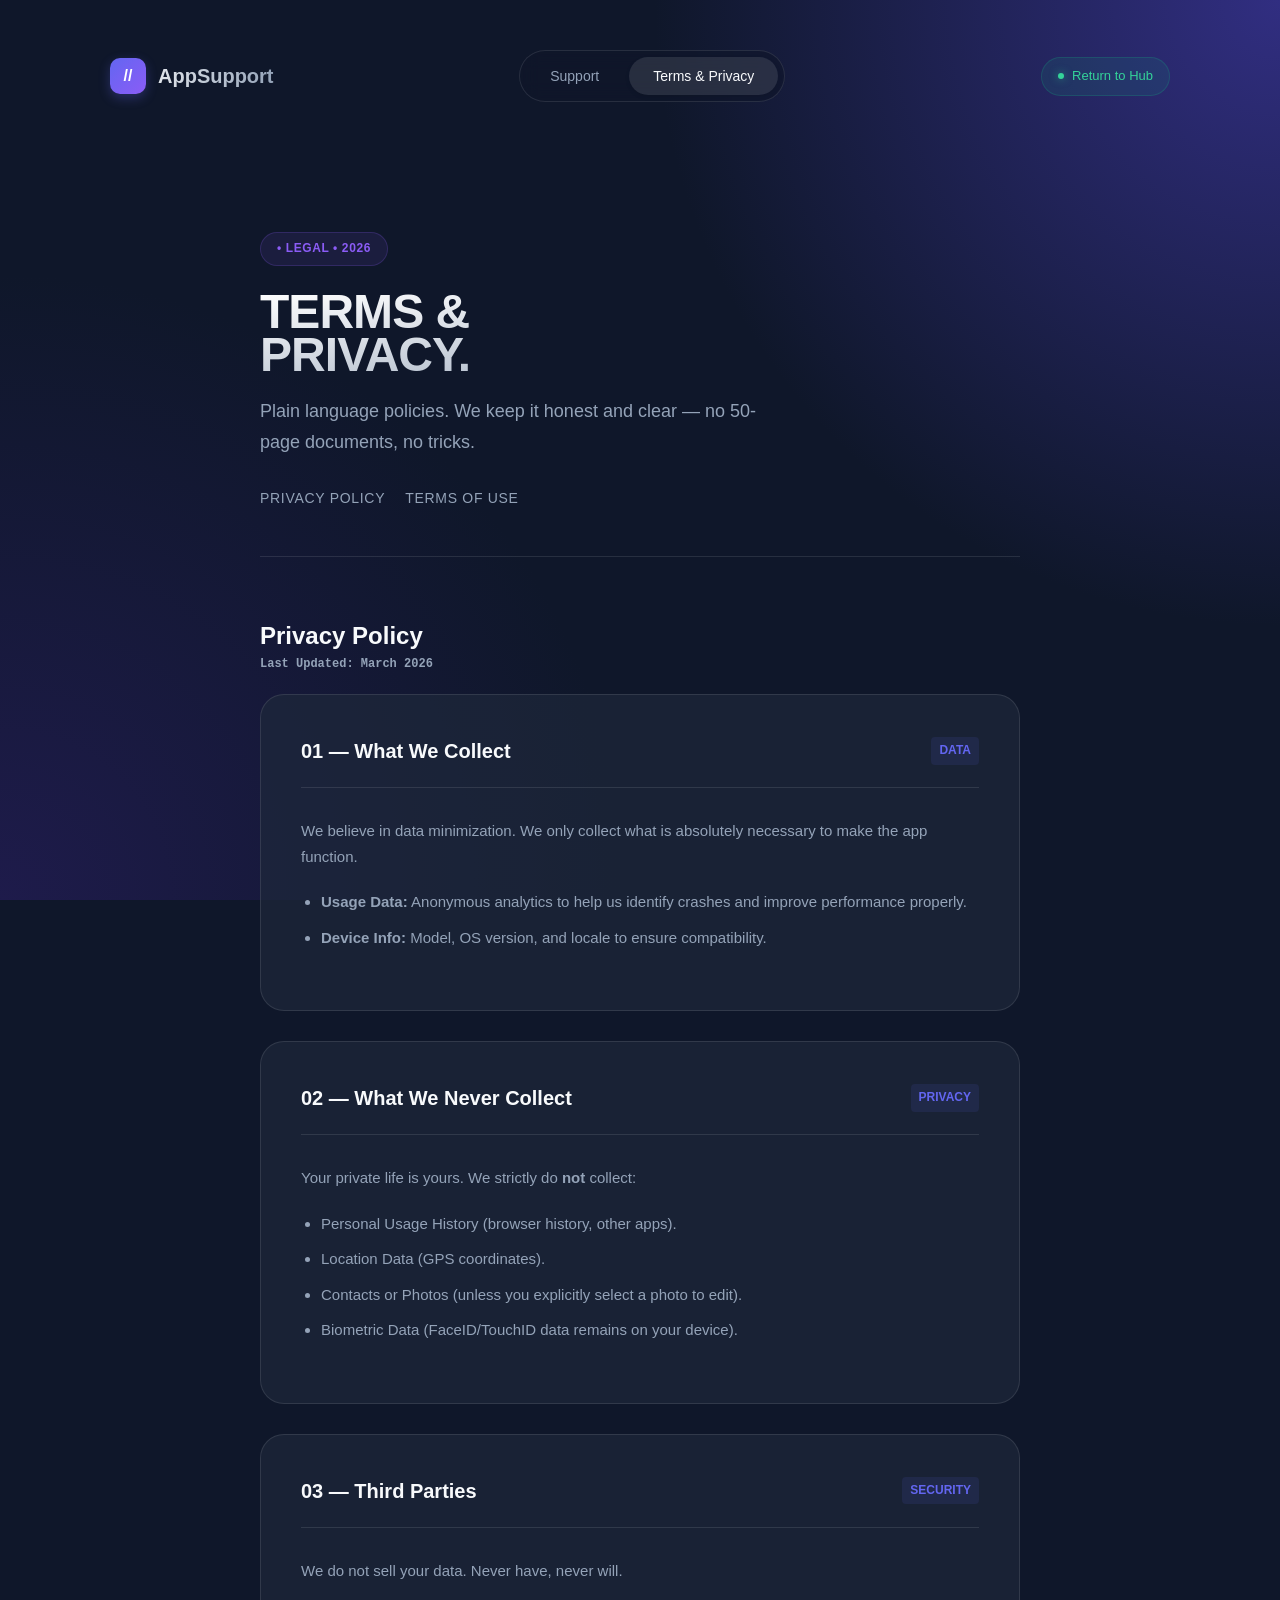
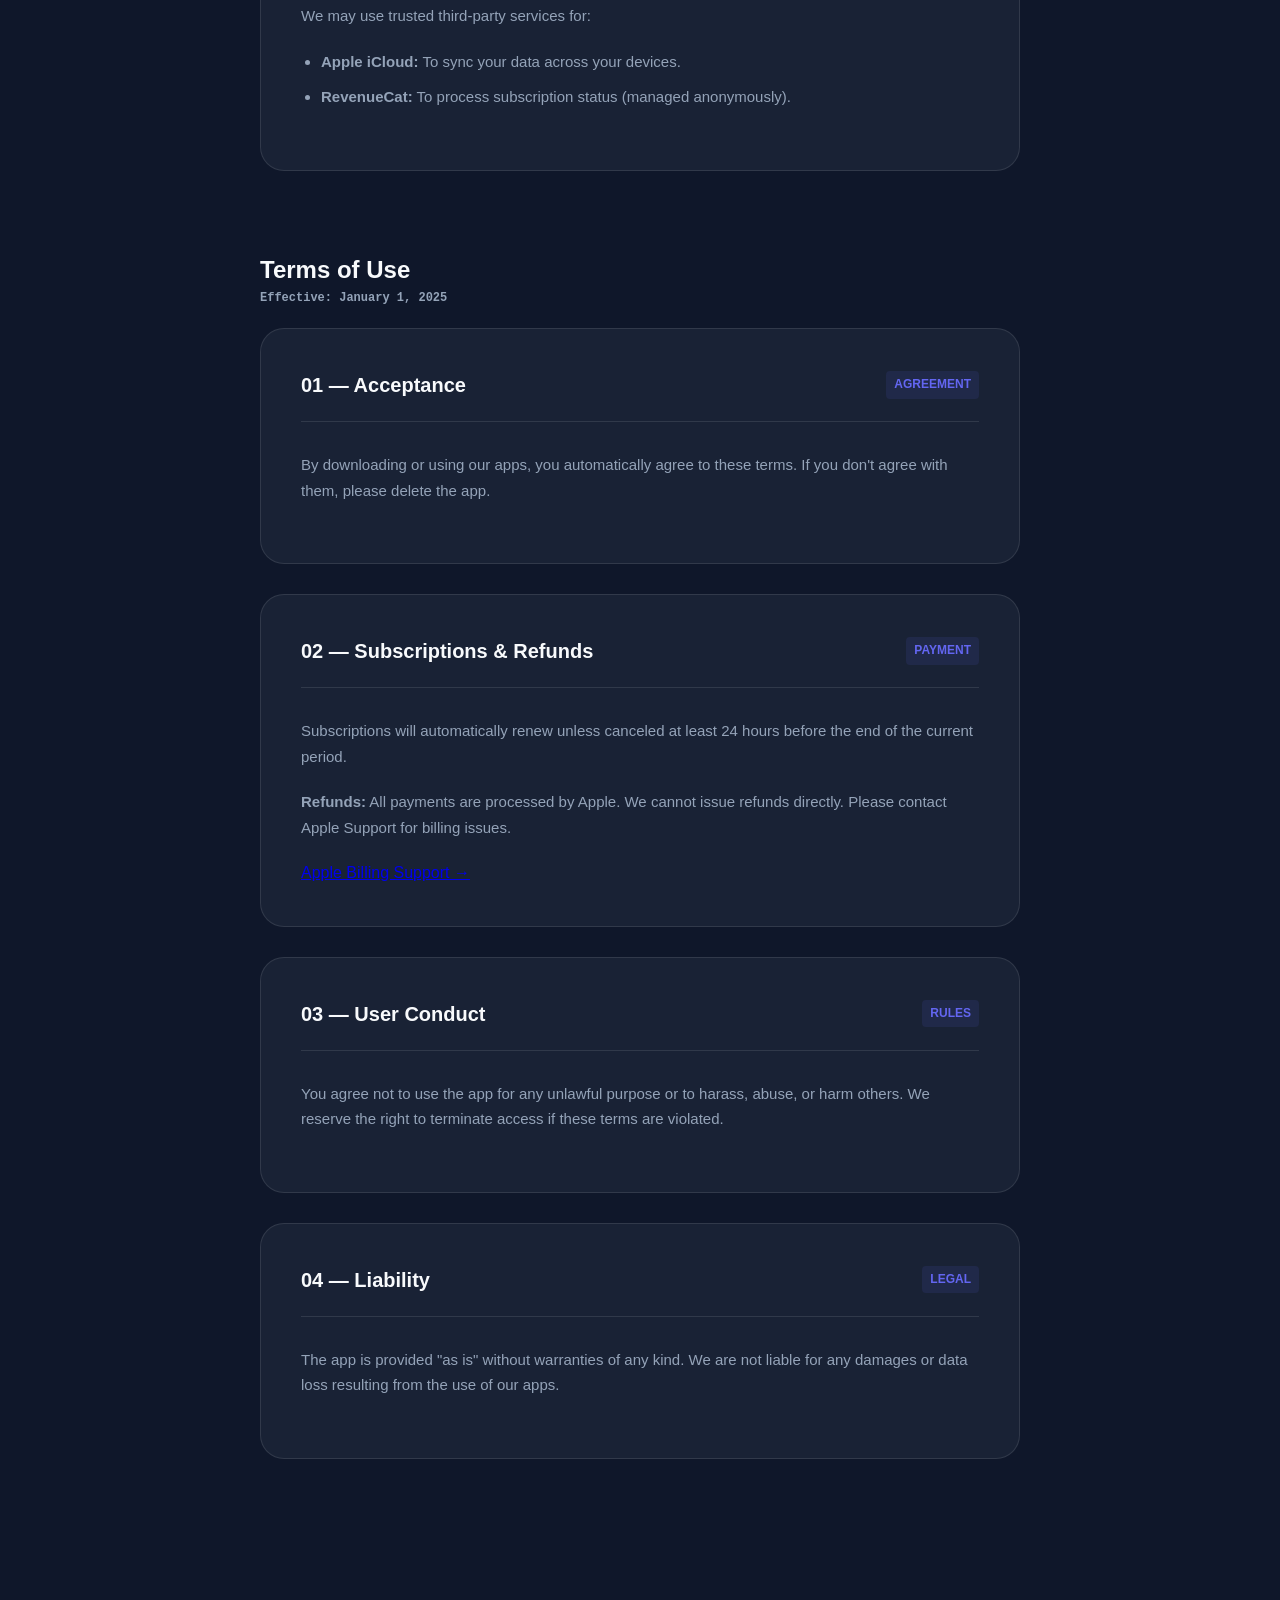
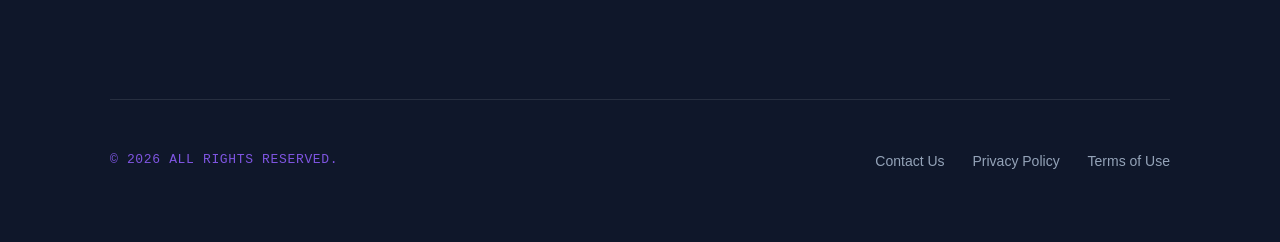
==== legal.html @ c2087f1f "support website for ios app" ====
<!DOCTYPE html>
<html lang="en">

<head>
    <meta charset="UTF-8">
    <meta name="viewport" content="width=device-width, initial-scale=1.0">
    <title>Legal // Terms & Privacy</title>
    <link rel="stylesheet" href="css/style.css">
    <style>
        .legal-container {
            max-width: 800px;
            margin: 0 auto;
            padding: 40px 20px;
        }

        .legal-header {
            margin-bottom: 60px;
            border-bottom: 1px solid var(--card-border);
            padding-bottom: 40px;
        }

        .legal-title {
            font-size: 48px;
            font-weight: 900;
            margin: 0 0 20px 0;
            text-transform: uppercase;
            line-height: 0.9;
        }

        .legal-nav {
            display: flex;
            gap: 20px;
            margin-top: 30px;
        }

        .legal-nav a {
            color: var(--secondary-text);
            text-decoration: none;
            font-size: 14px;
            text-transform: uppercase;
            letter-spacing: 0.05em;
            padding-bottom: 4px;
            border-bottom: 2px solid transparent;
            transition: 0.2s;
        }

        .legal-nav a:hover,
        .legal-nav a.active {
            color: var(--primary-color);
            border-bottom-color: var(--primary-color);
        }

        .policy-section {
            margin-bottom: 80px;
            scroll-margin-top: 100px;
            /* Offset for sticky nav if we had one */
        }

        .policy-block {
            background: var(--card-bg);
            border: 1px solid var(--card-border);
            border-radius: var(--border-radius);
            padding: 40px;
            margin-bottom: 30px;
        }

        .block-header {
            display: flex;
            justify-content: space-between;
            align-items: center;
            margin-bottom: 30px;
            padding-bottom: 20px;
            border-bottom: 1px solid var(--card-border);
        }

        .block-title {
            font-size: 20px;
            font-weight: 700;
            margin: 0;
        }

        .block-number {
            font-family: inherit;
            color: var(--primary-color);
            background: rgba(99, 102, 241, 0.1);
            padding: 4px 8px;
            border-radius: 4px;
            font-size: 12px;
            font-weight: 600;
        }

        h3 {
            color: var(--text-color);
            font-size: 18px;
            margin: 30px 0 15px 0;
        }

        h3:first-of-type {
            margin-top: 0;
        }

        p,
        ul {
            color: var(--secondary-text);
            line-height: 1.7;
            font-size: 15px;
            margin-bottom: 20px;
        }

        ul {
            padding-left: 20px;
        }

        li {
            margin-bottom: 10px;
        }

        .update-date {
            font-family: monospace;
            color: var(--secondary-text);
            font-size: 12px;
            display: block;
            margin-bottom: 10px;
        }
    </style>
</head>

<body>

    <div class="container">
        <!-- Navigation -->
        <nav class="top-nav">
            <div class="brand">
                <span class="brand-icon">//</span>
                AppSupport
            </div>

            <div class="nav-pill">
                <a href="index.html" class="nav-item">Support</a>
                <span class="nav-item active">Terms & Privacy</span>
            </div>

            <a href="index.html" class="status-badge" style="text-decoration: none;">
                <div class="status-dot"></div>
                Return to Hub
            </a>
        </nav>

        <div class="legal-container">
            <header class="legal-header">
                <div class="label-pill">• LEGAL • 2026</div>
                <h1 class="legal-title">Terms &<br>Privacy.</h1>
                <p style="color: var(--secondary-text); font-size: 18px; max-width: 500px;">
                    Plain language policies. We keep it honest and clear — no 50-page documents, no tricks.
                </p>

                <div class="legal-nav">
                    <a href="#privacy">Privacy Policy</a>
                    <a href="#terms">Terms of Use</a>
                </div>
            </header>

            <!-- Privacy Section -->
            <section id="privacy" class="policy-section">
                <h2 class="section-title">Privacy Policy <span class="update-date">Last Updated: March 2026</span></h2>

                <div class="policy-block">
                    <div class="block-header">
                        <h3 class="block-title">01 — What We Collect</h3>
                        <span class="block-number">DATA</span>
                    </div>
                    <p>We believe in data minimization. We only collect what is absolutely necessary to make the app
                        function.</p>
                    <ul>
                        <li><strong>Usage Data:</strong> Anonymous analytics to help us identify crashes and improve
                            performance properly.</li>
                        <li><strong>Device Info:</strong> Model, OS version, and locale to ensure compatibility.</li>
                    </ul>
                </div>

                <div class="policy-block">
                    <div class="block-header">
                        <h3 class="block-title">02 — What We Never Collect</h3>
                        <span class="block-number">PRIVACY</span>
                    </div>
                    <p>Your private life is yours. We strictly do <strong>not</strong> collect:</p>
                    <ul>
                        <li>Personal Usage History (browser history, other apps).</li>
                        <li>Location Data (GPS coordinates).</li>
                        <li>Contacts or Photos (unless you explicitly select a photo to edit).</li>
                        <li>Biometric Data (FaceID/TouchID data remains on your device).</li>
                    </ul>
                </div>

                <div class="policy-block">
                    <div class="block-header">
                        <h3 class="block-title">03 — Third Parties</h3>
                        <span class="block-number">SECURITY</span>
                    </div>
                    <p>We do not sell your data. Never have, never will.</p>
                    <p>We may use trusted third-party services for:</p>
                    <ul>
                        <li><strong>Apple iCloud:</strong> To sync your data across your devices.</li>
                        <li><strong>RevenueCat:</strong> To process subscription status (managed anonymously).</li>
                    </ul>
                </div>
            </section>

            <!-- Terms Section -->
            <section id="terms" class="policy-section">
                <h2 class="section-title">Terms of Use <span class="update-date">Effective: January 1, 2025</span></h2>

                <div class="policy-block">
                    <div class="block-header">
                        <h3 class="block-title">01 — Acceptance</h3>
                        <span class="block-number">AGREEMENT</span>
                    </div>
                    <p>By downloading or using our apps, you automatically agree to these terms. If you don't agree with
                        them, please delete the app.</p>
                </div>

                <div class="policy-block">
                    <div class="block-header">
                        <h3 class="block-title">02 — Subscriptions & Refunds</h3>
                        <span class="block-number">PAYMENT</span>
                    </div>
                    <p>Subscriptions will automatically renew unless canceled at least 24 hours before the end of the
                        current period.</p>
                    <p><strong>Refunds:</strong> All payments are processed by Apple. We cannot issue refunds directly.
                        Please contact Apple Support for billing issues.</p>
                    <a href="https://support.apple.com/billing" target="_blank" class="link-green">Apple Billing Support
                        →</a>
                </div>

                <div class="policy-block">
                    <div class="block-header">
                        <h3 class="block-title">03 — User Conduct</h3>
                        <span class="block-number">RULES</span>
                    </div>
                    <p>You agree not to use the app for any unlawful purpose or to harass, abuse, or harm others. We
                        reserve the right to terminate access if these terms are violated.</p>
                </div>

                <div class="policy-block">
                    <div class="block-header">
                        <h3 class="block-title">04 — Liability</h3>
                        <span class="block-number">LEGAL</span>
                    </div>
                    <p>The app is provided "as is" without warranties of any kind. We are not liable for any damages or
                        data loss resulting from the use of our apps.</p>
                </div>
            </section>

        </div>

        <footer>
            <span class="mono">© 2026 All rights reserved.</span>
            <div class="footer-nav">
                <a href="mailto:mohamedeladnani0@gmail.com">Contact Us</a>
                <a href="legal.html#privacy">Privacy Policy</a>
                <a href="legal.html#terms">Terms of Use</a>
            </div>
        </footer>
    </div>

    <script>
        // Smooth scroll for anchor links
        document.querySelectorAll('a[href^="#"]').forEach(anchor => {
            anchor.addEventListener('click', function (e) {
                e.preventDefault();
                document.querySelector(this.getAttribute('href')).scrollIntoView({
                    behavior: 'smooth'
                });
            });
        });
    </script>

</body>

</html>
---- css/style.css ----
:root {
    /* Color Palette - Midnight Aurora */
    --primary-color: #6366f1;
    /* Indigo 500 */
    --primary-hover: #4f46e5;
    /* Indigo 600 */
    --accent-color: #8b5cf6;
    /* Violet 500 */
    --bg-color: #0f172a;
    /* Slate 900 */
    --bg-gradient-start: #0f172a;
    --bg-gradient-end: #1e1b4b;
    /* Indigo 950 */

    --card-bg: rgba(30, 41, 59, 0.7);
    /* Slate 800 with opacity */
    --card-border: rgba(255, 255, 255, 0.1);
    --card-hover-border: rgba(99, 102, 241, 0.5);

    --text-color: #f8fafc;
    /* Slate 50 */
    --secondary-text: #94a3b8;
    /* Slate 400 */

    --border-radius: 24px;
    --btn-radius: 12px;
    --spacing: 32px;

    --shadow-sm: 0 4px 6px -1px rgba(0, 0, 0, 0.1), 0 2px 4px -1px rgba(0, 0, 0, 0.06);
    --shadow-md: 0 10px 15px -3px rgba(0, 0, 0, 0.1), 0 4px 6px -2px rgba(0, 0, 0, 0.05);
    --shadow-glow: 0 0 20px rgba(99, 102, 241, 0.3);
}

* {
    box-sizing: border-box;
}

body {
    font-family: 'Inter', -apple-system, BlinkMacSystemFont, "Segoe UI", Roboto, Helvetica, Arial, sans-serif;
    background-color: var(--bg-color);
    background-image:
        radial-gradient(circle at top right, #312e81, transparent 40%),
        radial-gradient(circle at bottom left, #1e1b4b, transparent 40%);
    background-attachment: fixed;
    color: var(--text-color);
    margin: 0;
    padding: 0;
    line-height: 1.6;
    min-height: 100vh;
    overflow-x: hidden;
}

/* Utilities */
.mono {
    font-family: "SF Mono", "Monaco", "Inconsolata", "Fira Mono", monospace;
    font-size: 13px;
    letter-spacing: 0.05em;
    text-transform: uppercase;
    color: var(--accent-color);
    opacity: 0.9;
}

.mb-20 {
    margin-bottom: 20px;
}

.text-muted {
    color: var(--secondary-text);
}

.container {
    max-width: 1100px;
    margin: 0 auto;
    padding: 20px;
}

/* Navigation */
.top-nav {
    display: flex;
    justify-content: space-between;
    align-items: center;
    padding: 30px 0;
    margin-bottom: 60px;
    position: relative;
    z-index: 100;
}

.brand {
    font-weight: 800;
    font-size: 20px;
    display: flex;
    align-items: center;
    gap: 12px;
    background: linear-gradient(to right, #fff, #94a3b8);
    -webkit-background-clip: text;
    -webkit-text-fill-color: transparent;
}

.brand-icon {
    background: linear-gradient(135deg, var(--primary-color), var(--accent-color));
    color: white;
    height: 36px;
    width: 36px;
    display: flex;
    align-items: center;
    justify-content: center;
    border-radius: 10px;
    font-size: 16px;
    box-shadow: 0 4px 12px rgba(99, 102, 241, 0.3);
    -webkit-text-fill-color: white;
    /* Override gradient text */
}

.nav-pill {
    background: rgba(15, 23, 42, 0.6);
    backdrop-filter: blur(10px);
    -webkit-backdrop-filter: blur(10px);
    border: 1px solid var(--card-border);
    border-radius: 30px;
    padding: 6px;
    display: flex;
    gap: 6px;
}

.nav-item {
    padding: 8px 24px;
    border-radius: 24px;
    color: var(--secondary-text);
    text-decoration: none;
    font-size: 14px;
    font-weight: 500;
    transition: all 0.3s cubic-bezier(0.4, 0, 0.2, 1);
}

.nav-item:hover {
    color: var(--text-color);
    background: rgba(255, 255, 255, 0.05);
}

.nav-item.active {
    background: rgba(255, 255, 255, 0.1);
    color: var(--text-color);
    box-shadow: 0 2px 4px rgba(0, 0, 0, 0.1);
}

/* Status Badge */
.status-badge {
    background: rgba(16, 185, 129, 0.1);
    /* Emerald tint */
    border: 1px solid rgba(16, 185, 129, 0.2);
    padding: 8px 16px;
    border-radius: 20px;
    display: flex;
    align-items: center;
    gap: 8px;
    font-size: 13px;
    color: #34d399;
    /* Emerald 400 */
    font-weight: 500;
    margin-left: 10px;
}

.status-dot {
    width: 6px;
    height: 6px;
    background-color: #34d399;
    border-radius: 50%;
    box-shadow: 0 0 8px rgba(52, 211, 153, 0.6);
    animation: pulse 2s infinite;
}

@keyframes pulse {
    0% {
        transform: scale(1);
        opacity: 1;
    }

    50% {
        transform: scale(1.5);
        opacity: 0.5;
    }

    100% {
        transform: scale(1);
        opacity: 1;
    }
}

/* Hero Section */
header.hero-layout {
    display: grid;
    grid-template-columns: 1.2fr 1fr;
    gap: 80px;
    align-items: center;
    margin-bottom: 120px;
}

.label-pill {
    display: inline-block;
    padding: 6px 16px;
    border-radius: 20px;
    color: var(--accent-color);
    background: rgba(139, 92, 246, 0.1);
    border: 1px solid rgba(139, 92, 246, 0.2);
    font-size: 12px;
    font-weight: 600;
    margin-bottom: 24px;
    letter-spacing: 0.05em;
}

h1 {
    font-size: 64px;
    font-weight: 800;
    margin: 0 0 24px 0;
    line-height: 1.1;
    letter-spacing: -0.02em;
    background: linear-gradient(to bottom right, #ffffff, #94a3b8);
    -webkit-background-clip: text;
    -webkit-text-fill-color: transparent;
}

.hero-desc {
    font-size: 18px;
    color: var(--secondary-text);
    margin-bottom: 40px;
    max-width: 480px;
    line-height: 1.7;
}

/* Buttons */
.btn {
    display: inline-flex;
    align-items: center;
    justify-content: center;
    background: linear-gradient(135deg, var(--primary-color), var(--accent-color));
    color: white;
    padding: 14px 32px;
    border-radius: var(--btn-radius);
    text-decoration: none;
    font-weight: 600;
    font-size: 15px;
    transition: all 0.3s ease;
    border: none;
    cursor: pointer;
    box-shadow: 0 4px 6px rgba(99, 102, 241, 0.25);
}

.btn:hover {
    transform: translateY(-2px);
    box-shadow: 0 8px 12px rgba(99, 102, 241, 0.35);
}

.btn-outline {
    background: transparent;
    border: 1px solid var(--card-border);
    color: var(--text-color);
    margin-left: 10px;
    box-shadow: none;
}

.btn-outline:hover {
    background: rgba(255, 255, 255, 0.05);
    border-color: rgba(255, 255, 255, 0.2);
    transform: translateY(-2px);
}

.small-btn {
    margin: 20px 0 0 0;
    padding: 10px 24px;
    font-size: 13px;
    width: auto;
}

/* Hero Right Side - Stats */
.status-row {
    display: flex;
    gap: 16px;
    margin-bottom: 16px;
}

.stats-box {
    background: var(--card-bg);
    backdrop-filter: blur(12px);
    -webkit-backdrop-filter: blur(12px);
    border: 1px solid var(--card-border);
    border-radius: 16px;
    padding: 24px;
    flex: 1;
    transition: transform 0.3s ease;
}

.stats-box:hover {
    transform: translateY(-5px);
    border-color: var(--card-hover-border);
}

.big-stat {
    font-size: 36px;
    font-weight: 800;
    color: white;
    margin-bottom: 4px;
    background: linear-gradient(to right, #fff, #cbd5e1);
    -webkit-background-clip: text;
    -webkit-text-fill-color: transparent;
}

.stat-desc {
    font-size: 13px;
    color: var(--secondary-text);
    font-weight: 500;
}

.info-list {
    background: var(--card-bg);
    backdrop-filter: blur(12px);
    -webkit-backdrop-filter: blur(12px);
    border: 1px solid var(--card-border);
    border-radius: 16px;
    padding: 0 24px;
}

.info-row-item {
    display: flex;
    align-items: center;
    gap: 16px;
    padding: 20px 0;
    border-bottom: 1px solid var(--card-border);
}

.info-row-item:last-child {
    border-bottom: none;
}

.info-icon {
    font-size: 20px;
    background: rgba(255, 255, 255, 0.05);
    width: 40px;
    height: 40px;
    display: flex;
    align-items: center;
    justify-content: center;
    border-radius: 12px;
}

.info-content div:first-child {
    font-size: 12px;
    color: var(--secondary-text);
    text-transform: uppercase;
    font-weight: 600;
    letter-spacing: 0.05em;
    margin-bottom: 2px;
}

.info-content div:last-child {
    font-weight: 600;
    font-size: 15px;
    color: white;
}

.link-primary {
    color: var(--primary-color);
}

/* Section Styling */
.section-header {
    margin: 80px 0 40px;
    display: flex;
    justify-content: space-between;
    align-items: flex-end;
    padding-bottom: 20px;
    border-bottom: 1px solid var(--card-border);
}

.section-header h2 {
    font-size: 32px;
    font-weight: 800;
    margin: 0;
    letter-spacing: -0.02em;
}

.section-tag {
    font-family: inherit;
    color: var(--accent-color);
    font-size: 14px;
    font-weight: 600;
    background: rgba(139, 92, 246, 0.1);
    padding: 4px 12px;
    border-radius: 20px;
}

/* Cards Grid */
.card-grid {
    display: grid;
    grid-template-columns: repeat(auto-fit, minmax(300px, 1fr));
    gap: 24px;
}

.feature-card {
    background: var(--card-bg);
    backdrop-filter: blur(12px);
    -webkit-backdrop-filter: blur(12px);
    border: 1px solid var(--card-border);
    border-radius: var(--border-radius);
    padding: 32px;
    transition: all 0.3s ease;
    cursor: pointer;
    position: relative;
    overflow: hidden;
}

.feature-card::before {
    content: '';
    position: absolute;
    top: 0;
    left: 0;
    width: 100%;
    height: 100%;
    background: radial-gradient(circle at top right, rgba(99, 102, 241, 0.1), transparent 50%);
    opacity: 0;
    transition: opacity 0.3s;
}

.feature-card:hover::before {
    opacity: 1;
}

.feature-card:hover {
    border-color: var(--card-hover-border);
    transform: translateY(-5px);
    box-shadow: var(--shadow-lg);
}

.card-icon {
    font-size: 28px;
    margin-bottom: 24px;
    display: inline-block;
    background: rgba(255, 255, 255, 0.05);
    width: 60px;
    height: 60px;
    display: flex;
    align-items: center;
    justify-content: center;
    border-radius: 16px;
    border: 1px solid rgba(255, 255, 255, 0.05);
}

.feature-card:hover .card-icon {
    background: linear-gradient(135deg, var(--primary-color), var(--accent-color));
    color: white;
}

.card-title {
    font-size: 20px;
    font-weight: 700;
    margin-bottom: 12px;
    color: white;
    display: block;
}

.card-text {
    font-size: 15px;
    color: var(--secondary-text);
    line-height: 1.6;
}

/* FAQ Accordion */
.faq-list {
    display: flex;
    flex-direction: column;
    gap: 16px;
}

.faq-box {
    background: var(--card-bg);
    border: 1px solid var(--card-border);
    border-radius: 16px;
    overflow: hidden;
    transition: all 0.3s;
}

.faq-title {
    padding: 24px;
    cursor: pointer;
    display: flex;
    justify-content: space-between;
    align-items: center;
    font-weight: 600;
    font-size: 16px;
    transition: background 0.2s;
}

.faq-title:hover {
    background: rgba(255, 255, 255, 0.03);
}

.faq-content {
    padding: 0 24px 24px;
    color: var(--secondary-text);
    font-size: 15px;
    display: none;
    line-height: 1.6;
    border-top: 1px solid rgba(255, 255, 255, 0.05);
    padding-top: 16px;
}

.faq-toggle {
    background: rgba(255, 255, 255, 0.05);
    width: 32px;
    height: 32px;
    display: flex;
    align-items: center;
    justify-content: center;
    border-radius: 8px;
    font-size: 18px;
    border: 1px solid rgba(255, 255, 255, 0.05);
    color: var(--secondary-text);
}

/* Footer */
footer {
    display: flex;
    justify-content: space-between;
    align-items: center;
    margin-top: 120px;
    padding: 50px 0;
    border-top: 1px solid var(--card-border);
    color: var(--secondary-text);
    font-size: 14px;
}

.footer-nav a {
    color: var(--secondary-text);
    text-decoration: none;
    margin-left: 24px;
    transition: color 0.2s;
}

.footer-nav a:hover {
    color: var(--primary-color);
}

/* Banner */
.banner {
    background: linear-gradient(135deg, var(--primary-color), var(--accent-color));
    border-radius: 30px;
    padding: 60px;
    margin-top: 100px;
    display: flex;
    justify-content: space-between;
    align-items: center;
    color: white;
    box-shadow: 0 20px 40px rgba(99, 102, 241, 0.25);
    position: relative;
    overflow: hidden;
}

.banner::after {
    content: '';
    position: absolute;
    top: 0;
    left: 0;
    right: 0;
    bottom: 0;
    background: linear-gradient(rgba(255, 255, 255, 0.1), transparent);
    pointer-events: none;
}

.banner h2 {
    font-size: 36px;
    font-weight: 800;
    margin: 0 0 10px 0;
    color: white;
}

.banner p {
    color: rgba(255, 255, 255, 0.9);
    margin: 0;
    font-size: 16px;
}

.banner-btn {
    background: white;
    color: var(--primary-color);
    padding: 16px 32px;
    border-radius: 12px;
    font-weight: 700;
    text-decoration: none;
    box-shadow: 0 4px 6px -1px rgba(0, 0, 0, 0.1);
    transition: transform 0.2s;
    z-index: 10;
}

.banner-btn:hover {
    transform: scale(1.05);
}

/* App Template Specifics */
.app-image-wrap {
    height: 200px;
    background: linear-gradient(to bottom, #1e293b, #0f172a);
    border-radius: 20px;
    margin-bottom: 24px;
    display: flex;
    align-items: center;
    justify-content: center;
    color: var(--secondary-text);
    font-size: 48px;
    border: 1px solid var(--card-border);
}

/* Responsive Logic - Mobile First Approach */
@media (max-width: 900px) {
    .container {
        padding: 20px;
    }

    h1 {
        font-size: 42px;
    }

    /* Stack Hero */
    header.hero-layout {
        grid-template-columns: 1fr;
        gap: 40px;
        margin-bottom: 60px;
    }

    /* Adjust Nav */
    .top-nav {
        flex-wrap: wrap;
        gap: 15px;
        justify-content: center;
    }

    .brand {
        width: 100%;
        justify-content: center;
    }

    .status-badge {
        display: none;
    }

    /* Stack Banner */
    .banner {
        flex-direction: column;
        text-align: center;
        gap: 30px;
        padding: 40px;
    }

    .banner-btn {
        width: 100%;
        text-align: center;
    }

    /* Stack Footer */
    footer {
        flex-direction: column;
        gap: 20px;
        text-align: center;
    }

    .footer-nav {
        display: flex;
        flex-direction: column;
        gap: 15px;
    }

    .footer-nav a {
        margin-left: 0;
    }

    /* Hero Left */
    .hero-left {
        text-align: center;
    }

    .hero-actions {
        display: flex;
        flex-direction: column;
        gap: 16px;
    }

    .btn-outline {
        margin-left: 0;
    }
}
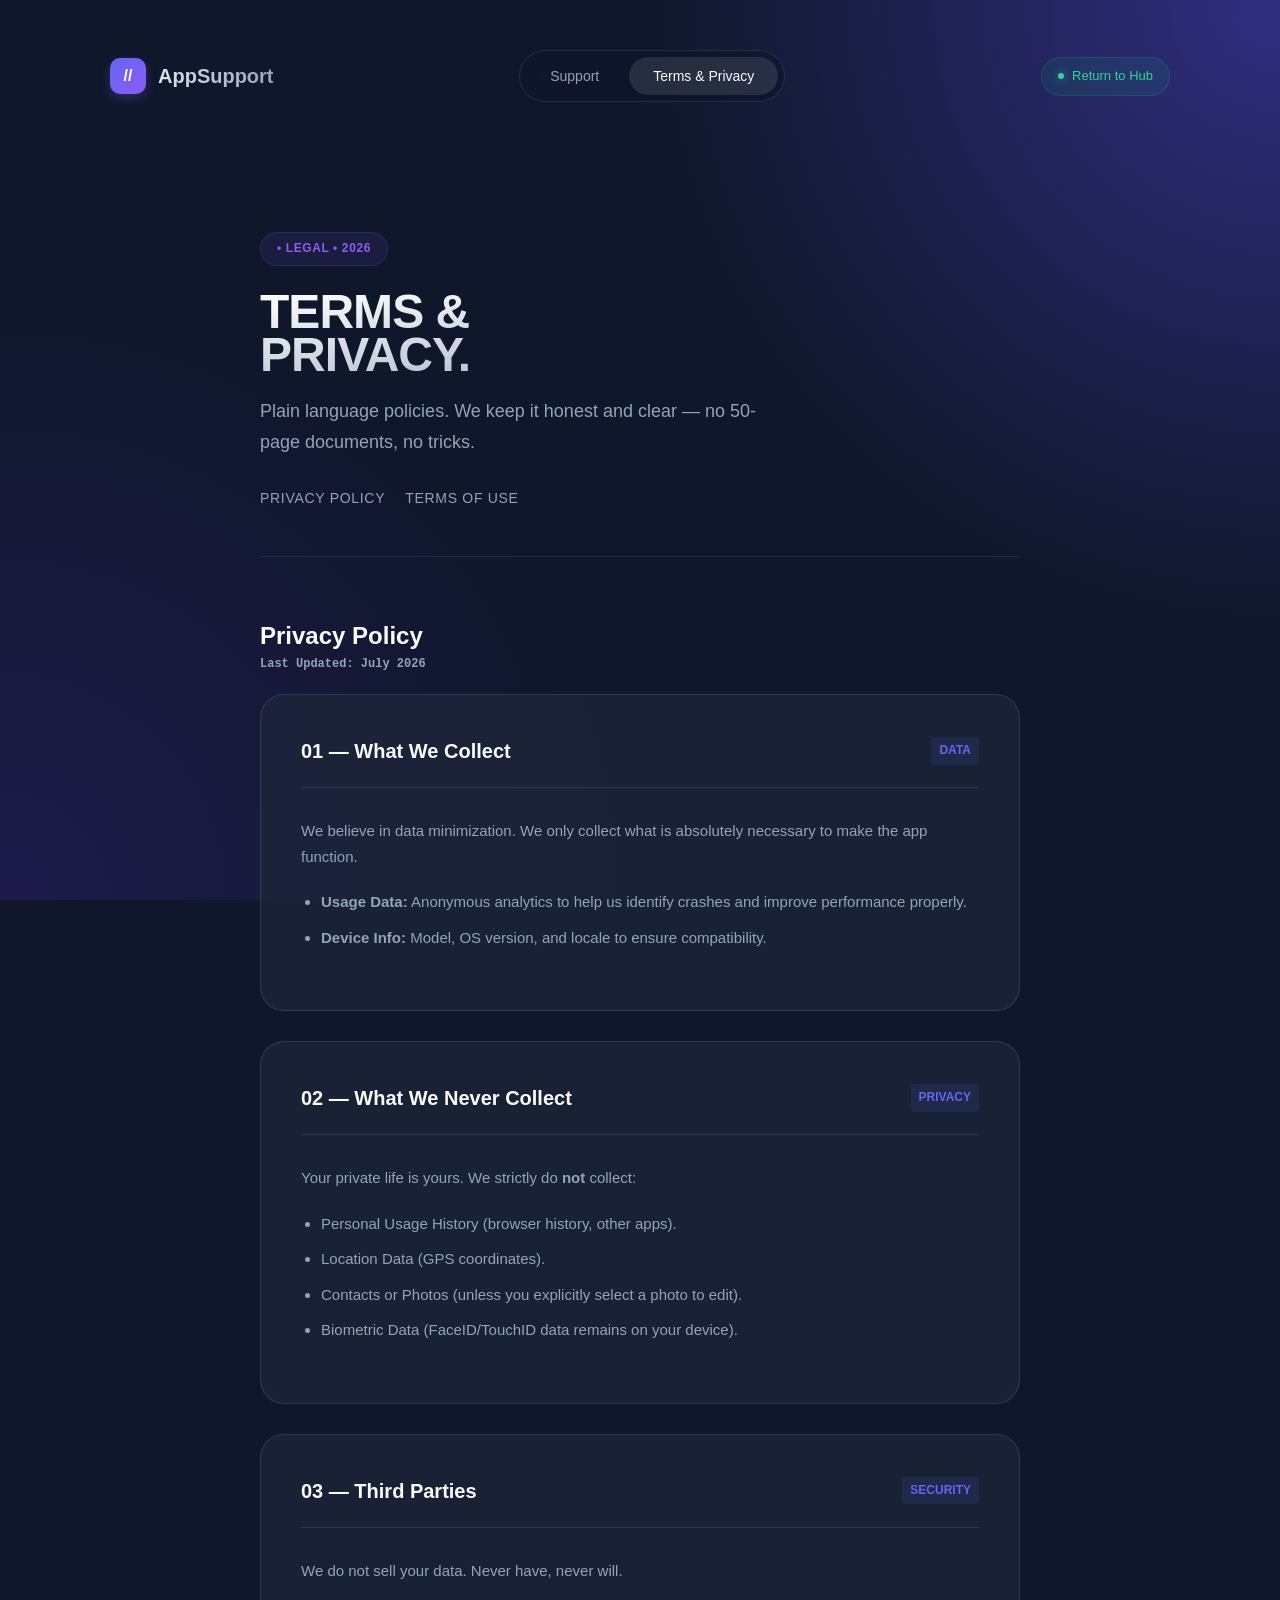
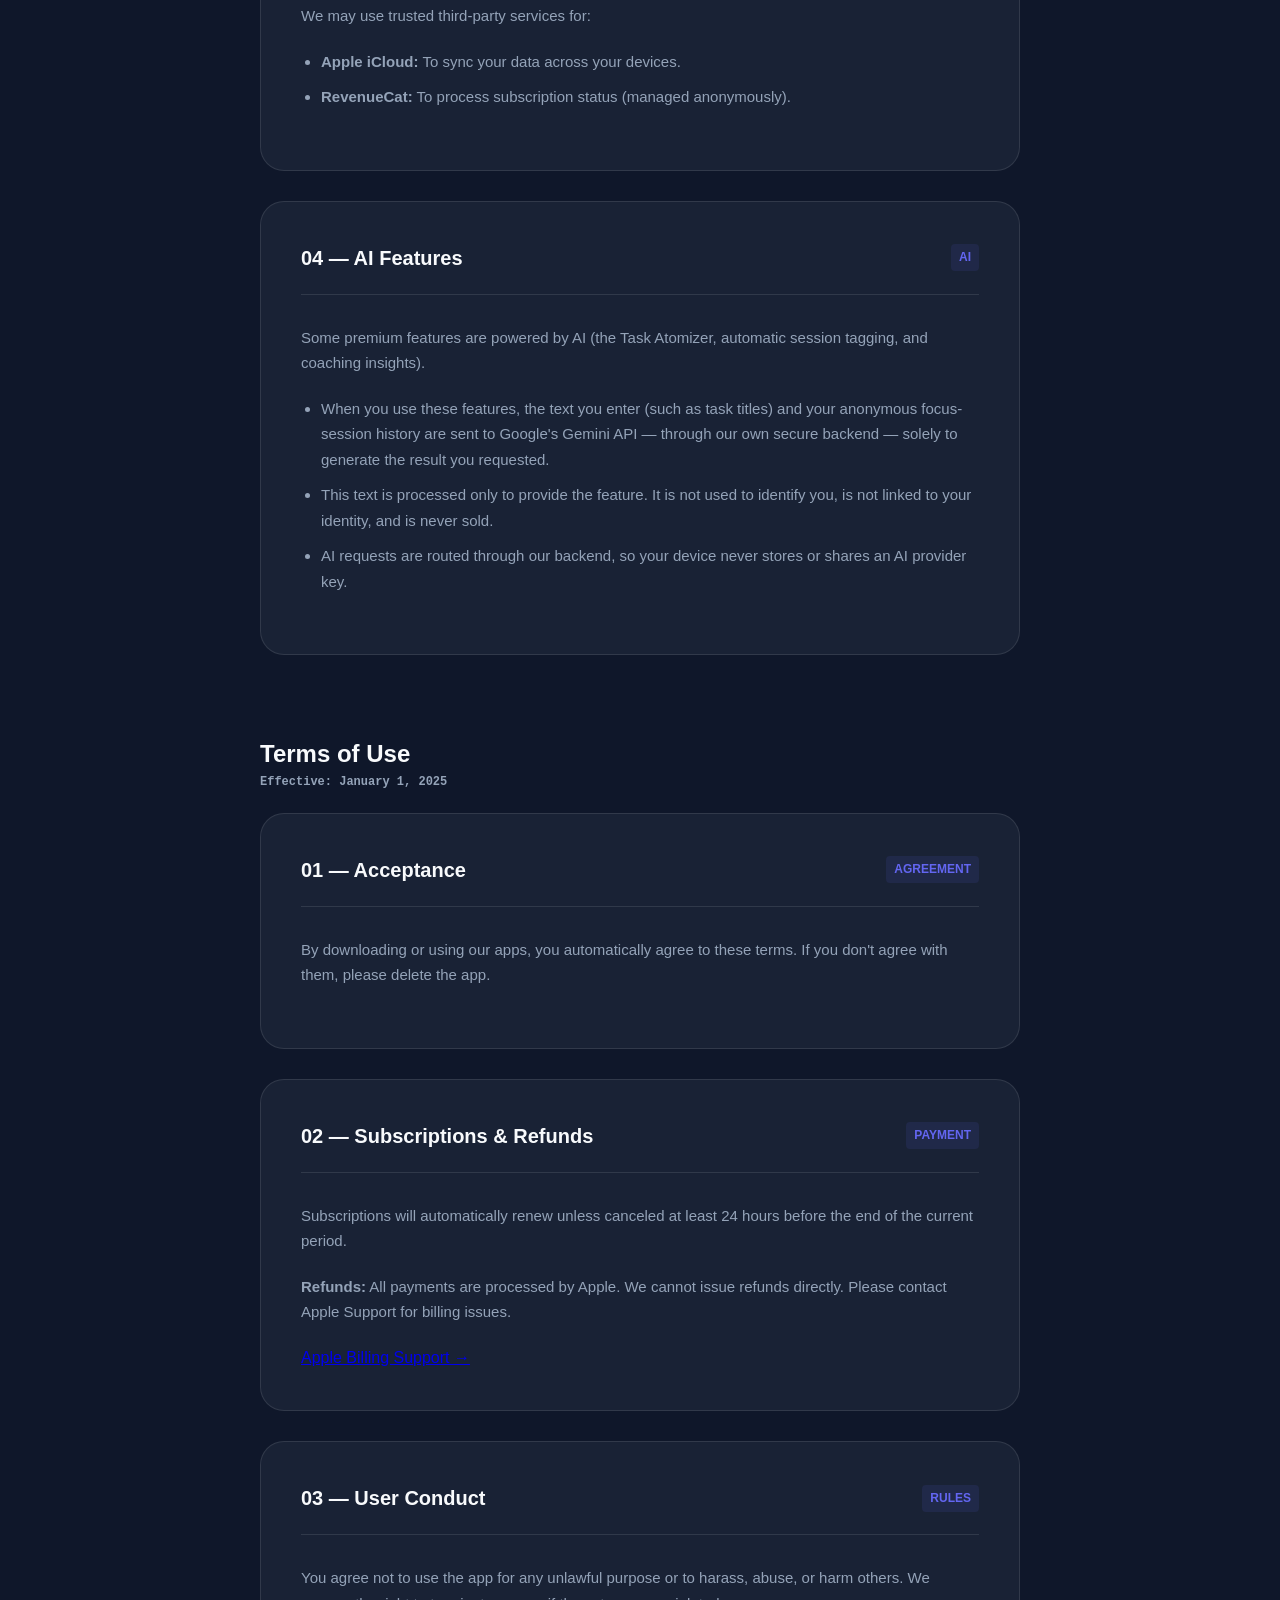
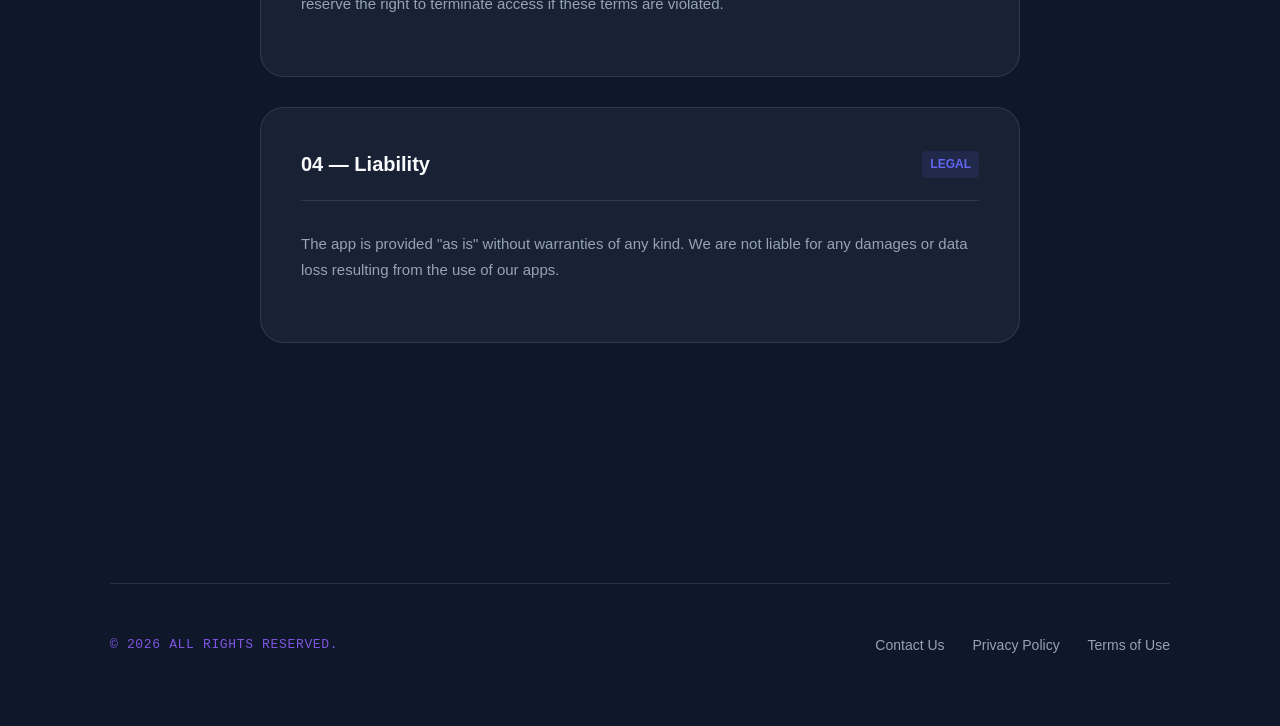
==== commit c6088595: "Add AI Features disclosure to privacy policy Discloses that task text and anonymous session history " ====
--- a/legal.html
+++ b/legal.html
@@ -162,7 +162,7 @@
 
             <!-- Privacy Section -->
             <section id="privacy" class="policy-section">
-                <h2 class="section-title">Privacy Policy <span class="update-date">Last Updated: March 2026</span></h2>
+                <h2 class="section-title">Privacy Policy <span class="update-date">Last Updated: July 2026</span></h2>
 
                 <div class="policy-block">
                     <div class="block-header">
@@ -202,6 +202,25 @@
                     <ul>
                         <li><strong>Apple iCloud:</strong> To sync your data across your devices.</li>
                         <li><strong>RevenueCat:</strong> To process subscription status (managed anonymously).</li>
+                    </ul>
+                </div>
+
+                <div class="policy-block">
+                    <div class="block-header">
+                        <h3 class="block-title">04 — AI Features</h3>
+                        <span class="block-number">AI</span>
+                    </div>
+                    <p>Some premium features are powered by AI (the Task Atomizer, automatic
+                        session tagging, and coaching insights).</p>
+                    <ul>
+                        <li>When you use these features, the text you enter (such as task titles)
+                            and your anonymous focus-session history are sent to Google's Gemini
+                            API — through our own secure backend — solely to generate the result
+                            you requested.</li>
+                        <li>This text is processed only to provide the feature. It is not used to
+                            identify you, is not linked to your identity, and is never sold.</li>
+                        <li>AI requests are routed through our backend, so your device never stores
+                            or shares an AI provider key.</li>
                     </ul>
                 </div>
             </section>
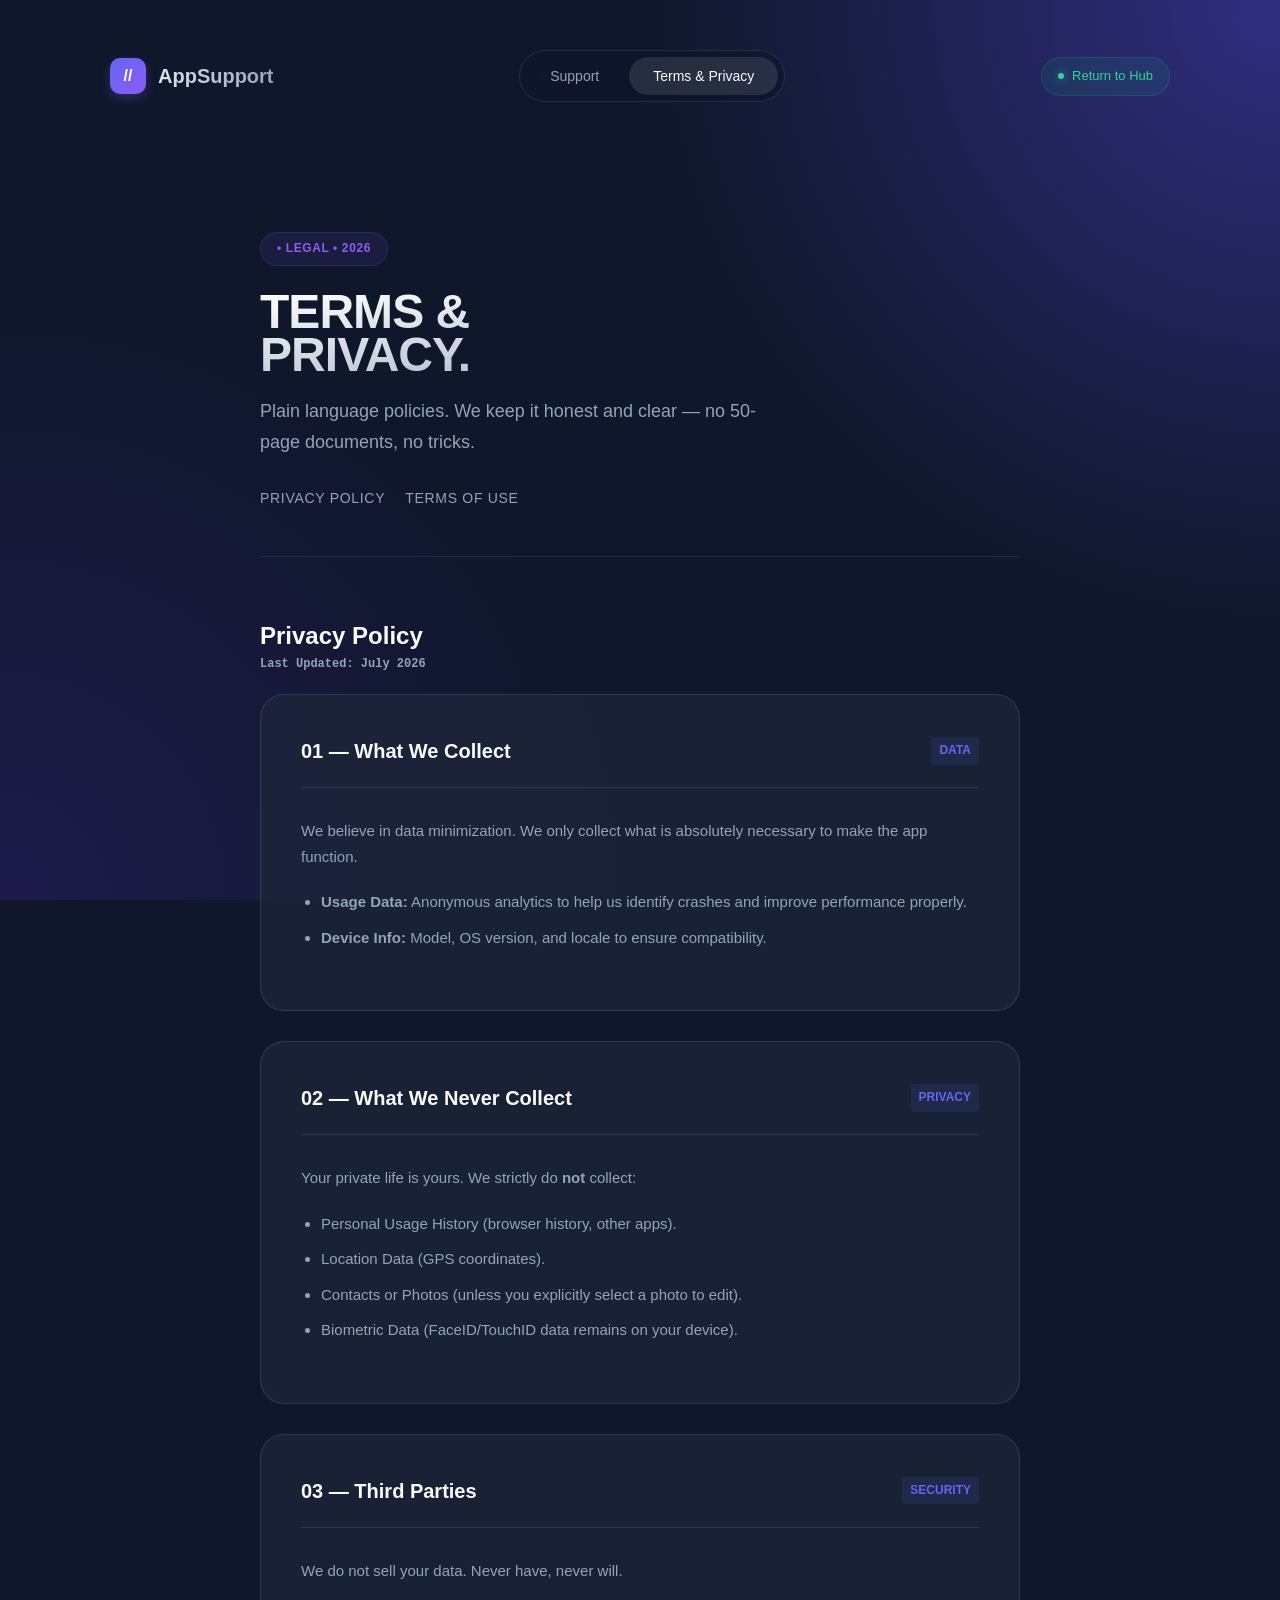
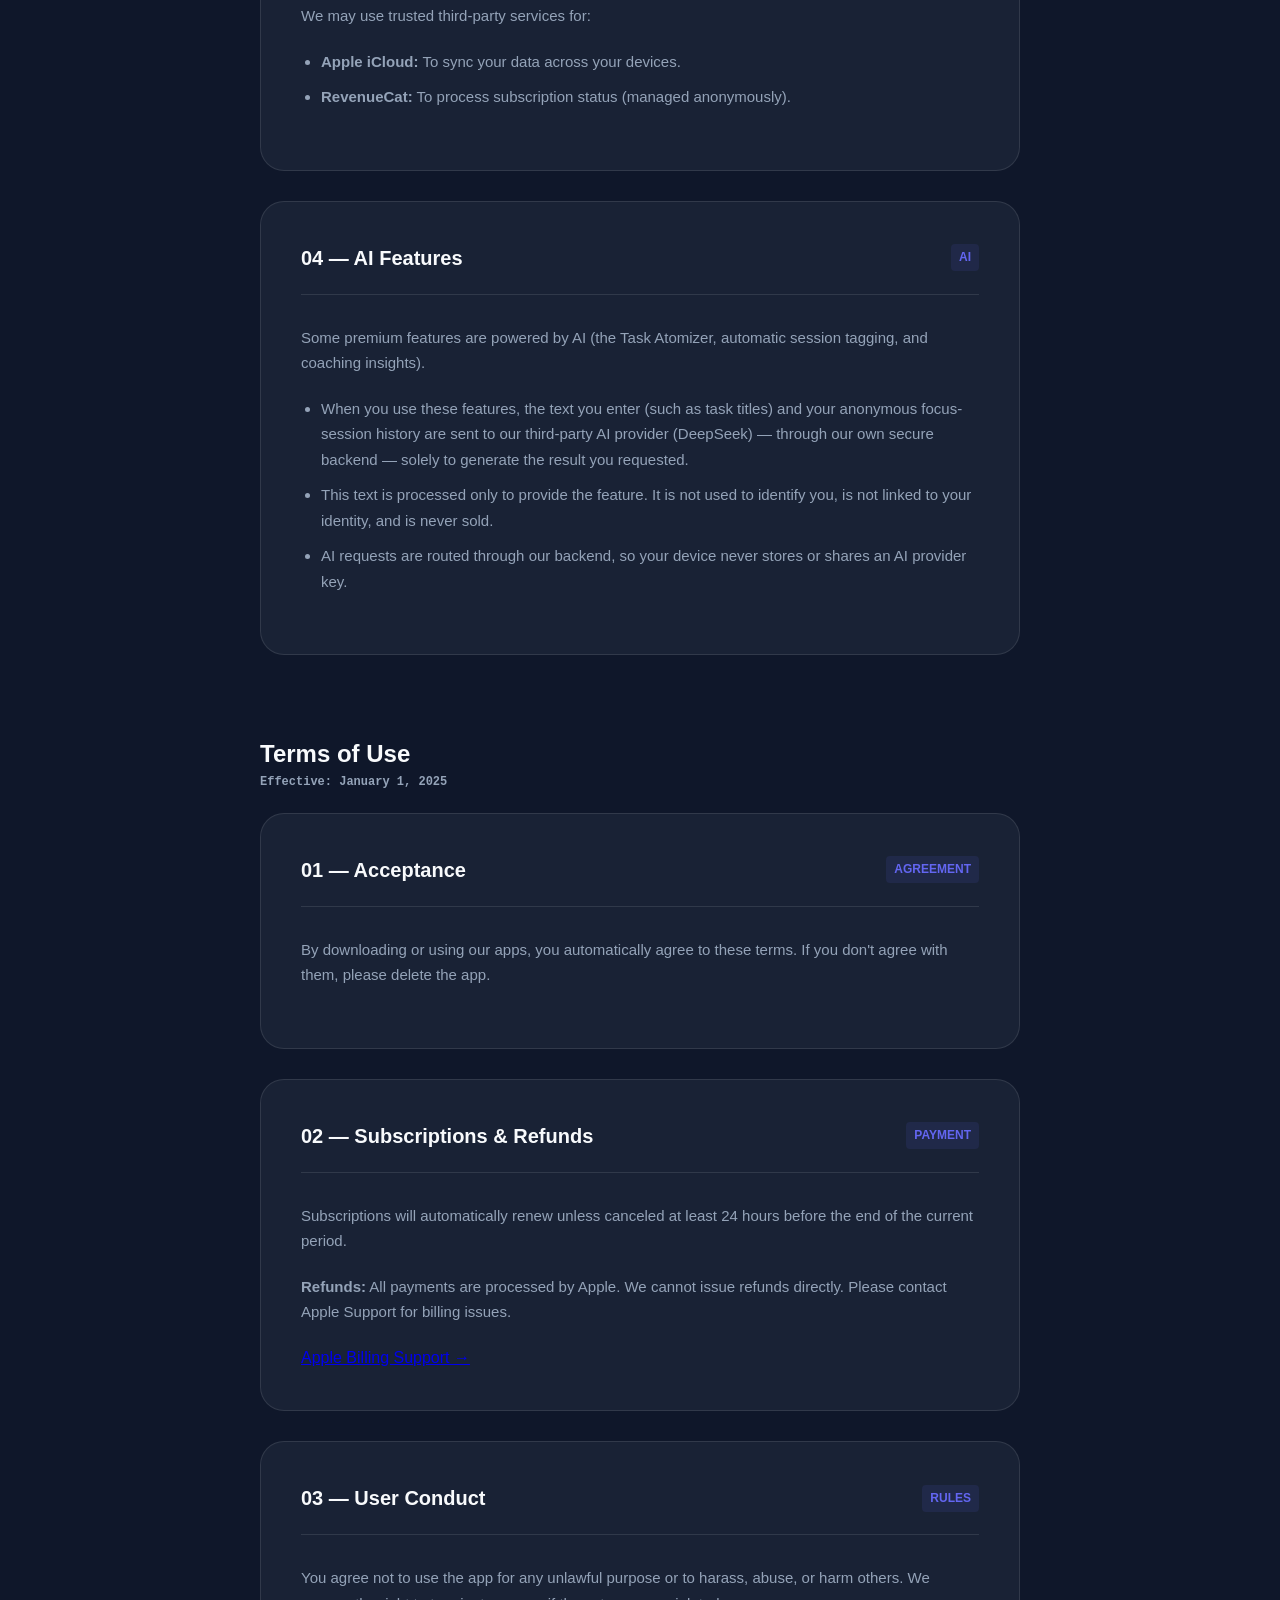
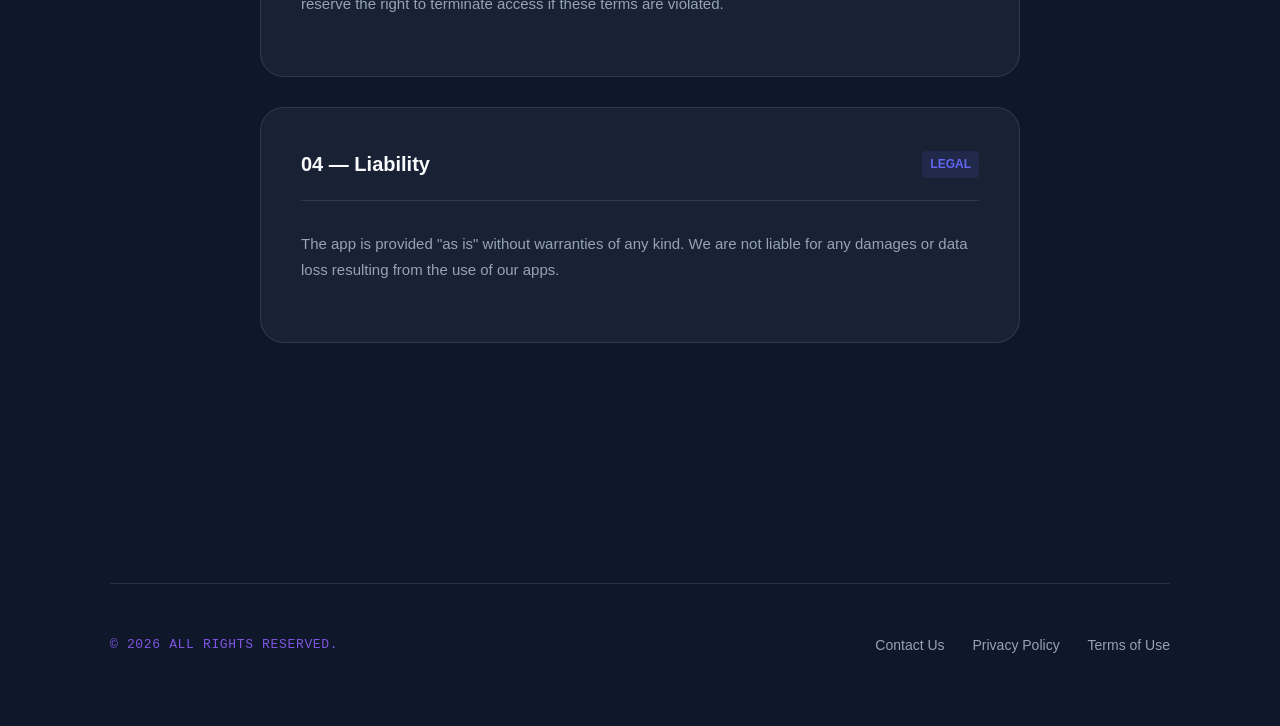
==== commit 5ff698d7: "privacy: update AI provider disclosure to DeepSeek" ====
--- a/legal.html
+++ b/legal.html
@@ -214,9 +214,9 @@
                         session tagging, and coaching insights).</p>
                     <ul>
                         <li>When you use these features, the text you enter (such as task titles)
-                            and your anonymous focus-session history are sent to Google's Gemini
-                            API — through our own secure backend — solely to generate the result
-                            you requested.</li>
+                            and your anonymous focus-session history are sent to our third-party AI
+                            provider (DeepSeek) — through our own secure backend — solely to generate
+                            the result you requested.</li>
                         <li>This text is processed only to provide the feature. It is not used to
                             identify you, is not linked to your identity, and is never sold.</li>
                         <li>AI requests are routed through our backend, so your device never stores
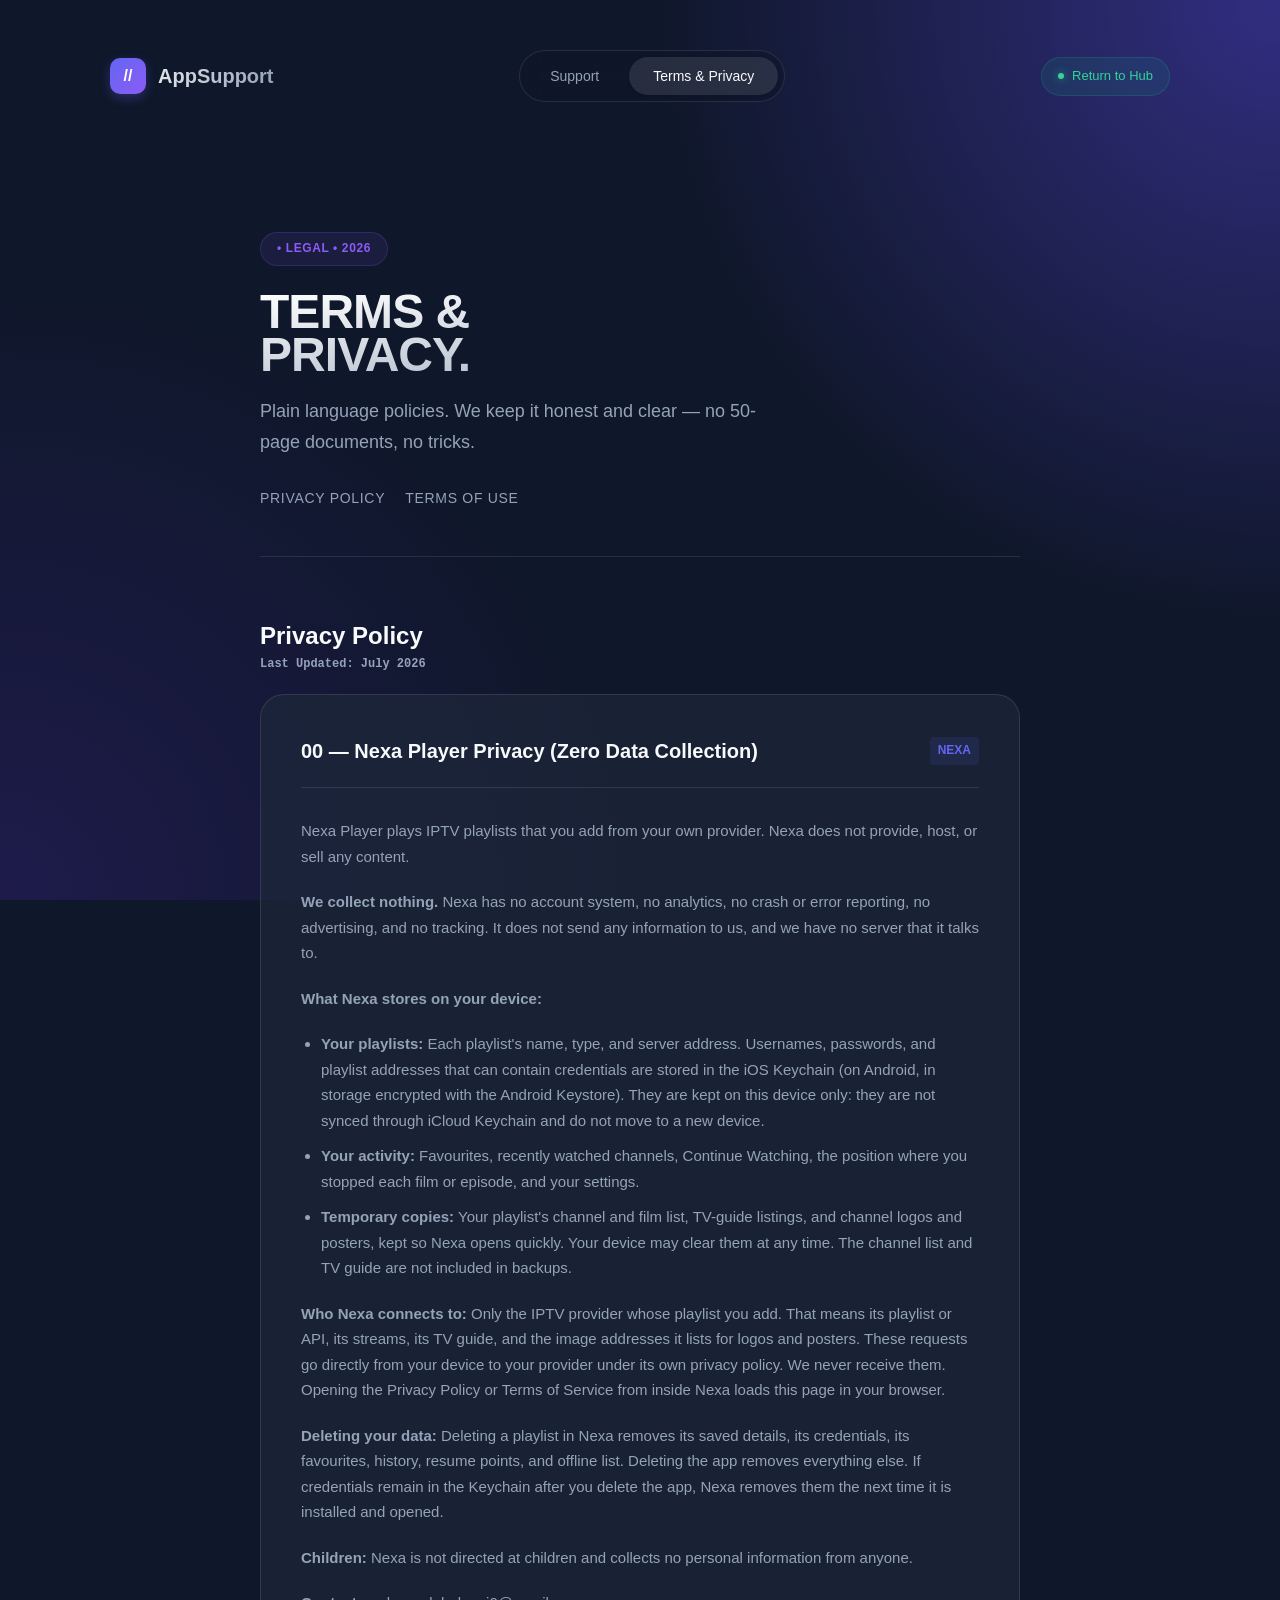
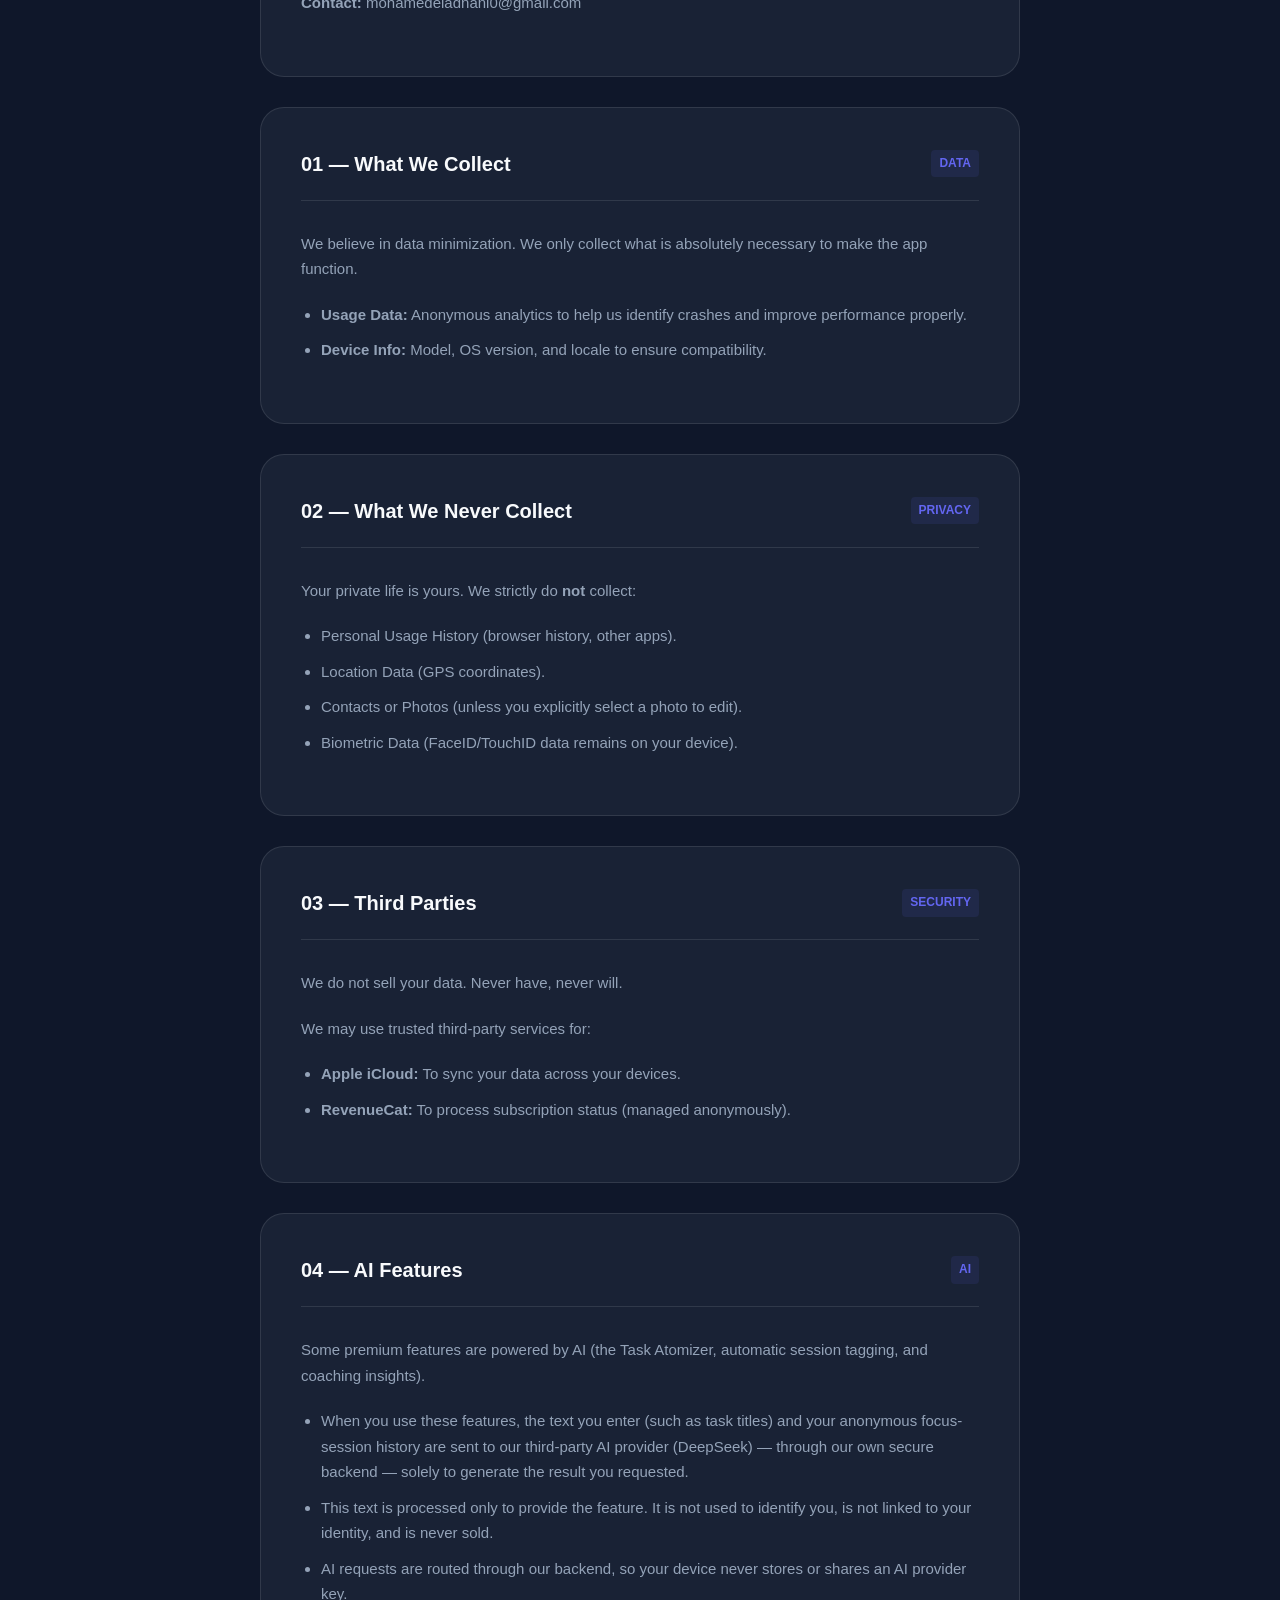
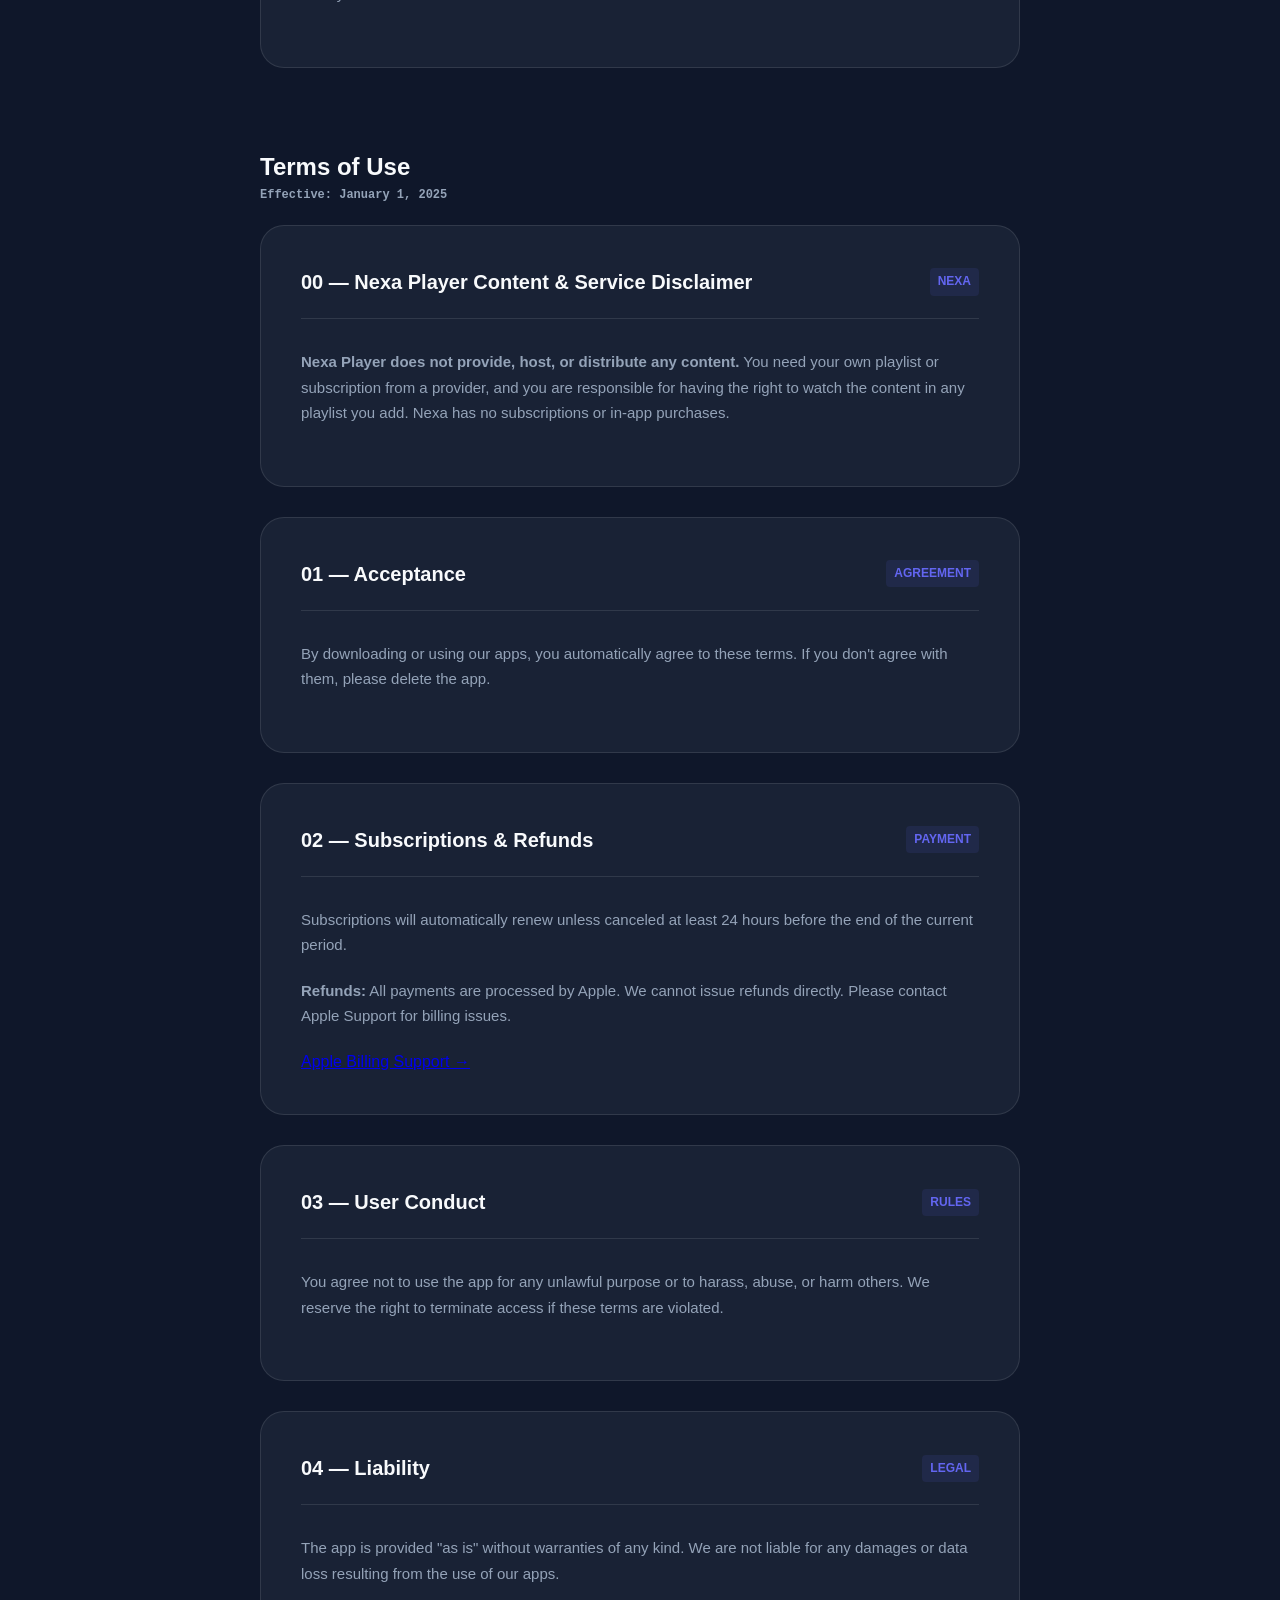
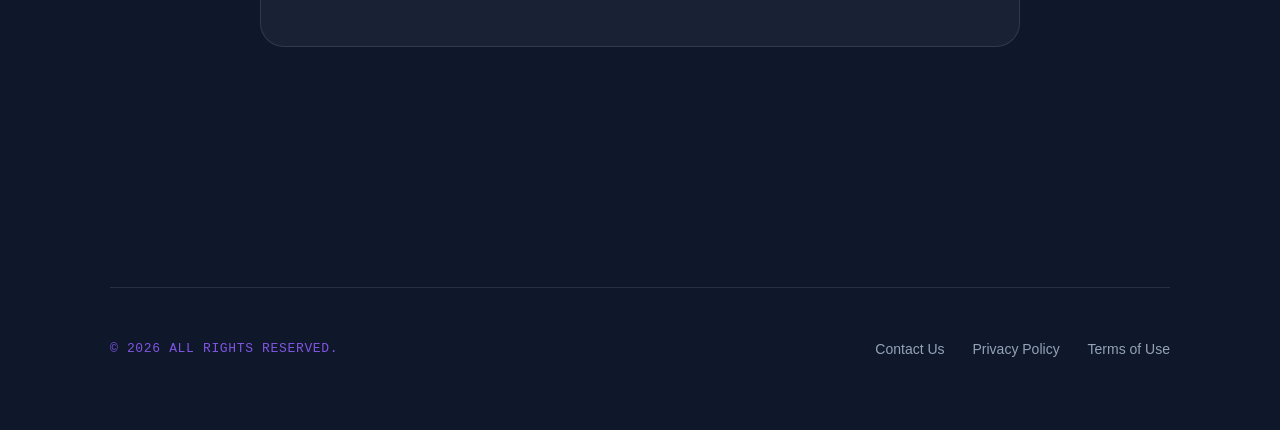
==== commit d61d40c3: "Add Nexa Player privacy policy and terms disclaimer" ====
--- a/legal.html
+++ b/legal.html
@@ -164,6 +164,25 @@
             <section id="privacy" class="policy-section">
                 <h2 class="section-title">Privacy Policy <span class="update-date">Last Updated: July 2026</span></h2>
 
+                <div class="policy-block" id="nexa-privacy">
+                    <div class="block-header">
+                        <h3 class="block-title">00 — Nexa Player Privacy (Zero Data Collection)</h3>
+                        <span class="block-number">NEXA</span>
+                    </div>
+                    <p>Nexa Player plays IPTV playlists that you add from your own provider. Nexa does not provide, host, or sell any content.</p>
+                    <p><strong>We collect nothing.</strong> Nexa has no account system, no analytics, no crash or error reporting, no advertising, and no tracking. It does not send any information to us, and we have no server that it talks to.</p>
+                    <p><strong>What Nexa stores on your device:</strong></p>
+                    <ul>
+                        <li><strong>Your playlists:</strong> Each playlist's name, type, and server address. Usernames, passwords, and playlist addresses that can contain credentials are stored in the iOS Keychain (on Android, in storage encrypted with the Android Keystore). They are kept on this device only: they are not synced through iCloud Keychain and do not move to a new device.</li>
+                        <li><strong>Your activity:</strong> Favourites, recently watched channels, Continue Watching, the position where you stopped each film or episode, and your settings.</li>
+                        <li><strong>Temporary copies:</strong> Your playlist's channel and film list, TV-guide listings, and channel logos and posters, kept so Nexa opens quickly. Your device may clear them at any time. The channel list and TV guide are not included in backups.</li>
+                    </ul>
+                    <p><strong>Who Nexa connects to:</strong> Only the IPTV provider whose playlist you add. That means its playlist or API, its streams, its TV guide, and the image addresses it lists for logos and posters. These requests go directly from your device to your provider under its own privacy policy. We never receive them. Opening the Privacy Policy or Terms of Service from inside Nexa loads this page in your browser.</p>
+                    <p><strong>Deleting your data:</strong> Deleting a playlist in Nexa removes its saved details, its credentials, its favourites, history, resume points, and offline list. Deleting the app removes everything else. If credentials remain in the Keychain after you delete the app, Nexa removes them the next time it is installed and opened.</p>
+                    <p><strong>Children:</strong> Nexa is not directed at children and collects no personal information from anyone.</p>
+                    <p><strong>Contact:</strong> mohamedeladnani0@gmail.com</p>
+                </div>
+
                 <div class="policy-block">
                     <div class="block-header">
                         <h3 class="block-title">01 — What We Collect</h3>
@@ -228,6 +247,14 @@
             <!-- Terms Section -->
             <section id="terms" class="policy-section">
                 <h2 class="section-title">Terms of Use <span class="update-date">Effective: January 1, 2025</span></h2>
+
+                <div class="policy-block" id="nexa-terms">
+                    <div class="block-header">
+                        <h3 class="block-title">00 — Nexa Player Content & Service Disclaimer</h3>
+                        <span class="block-number">NEXA</span>
+                    </div>
+                    <p><strong>Nexa Player does not provide, host, or distribute any content.</strong> You need your own playlist or subscription from a provider, and you are responsible for having the right to watch the content in any playlist you add. Nexa has no subscriptions or in-app purchases.</p>
+                </div>
 
                 <div class="policy-block">
                     <div class="block-header">
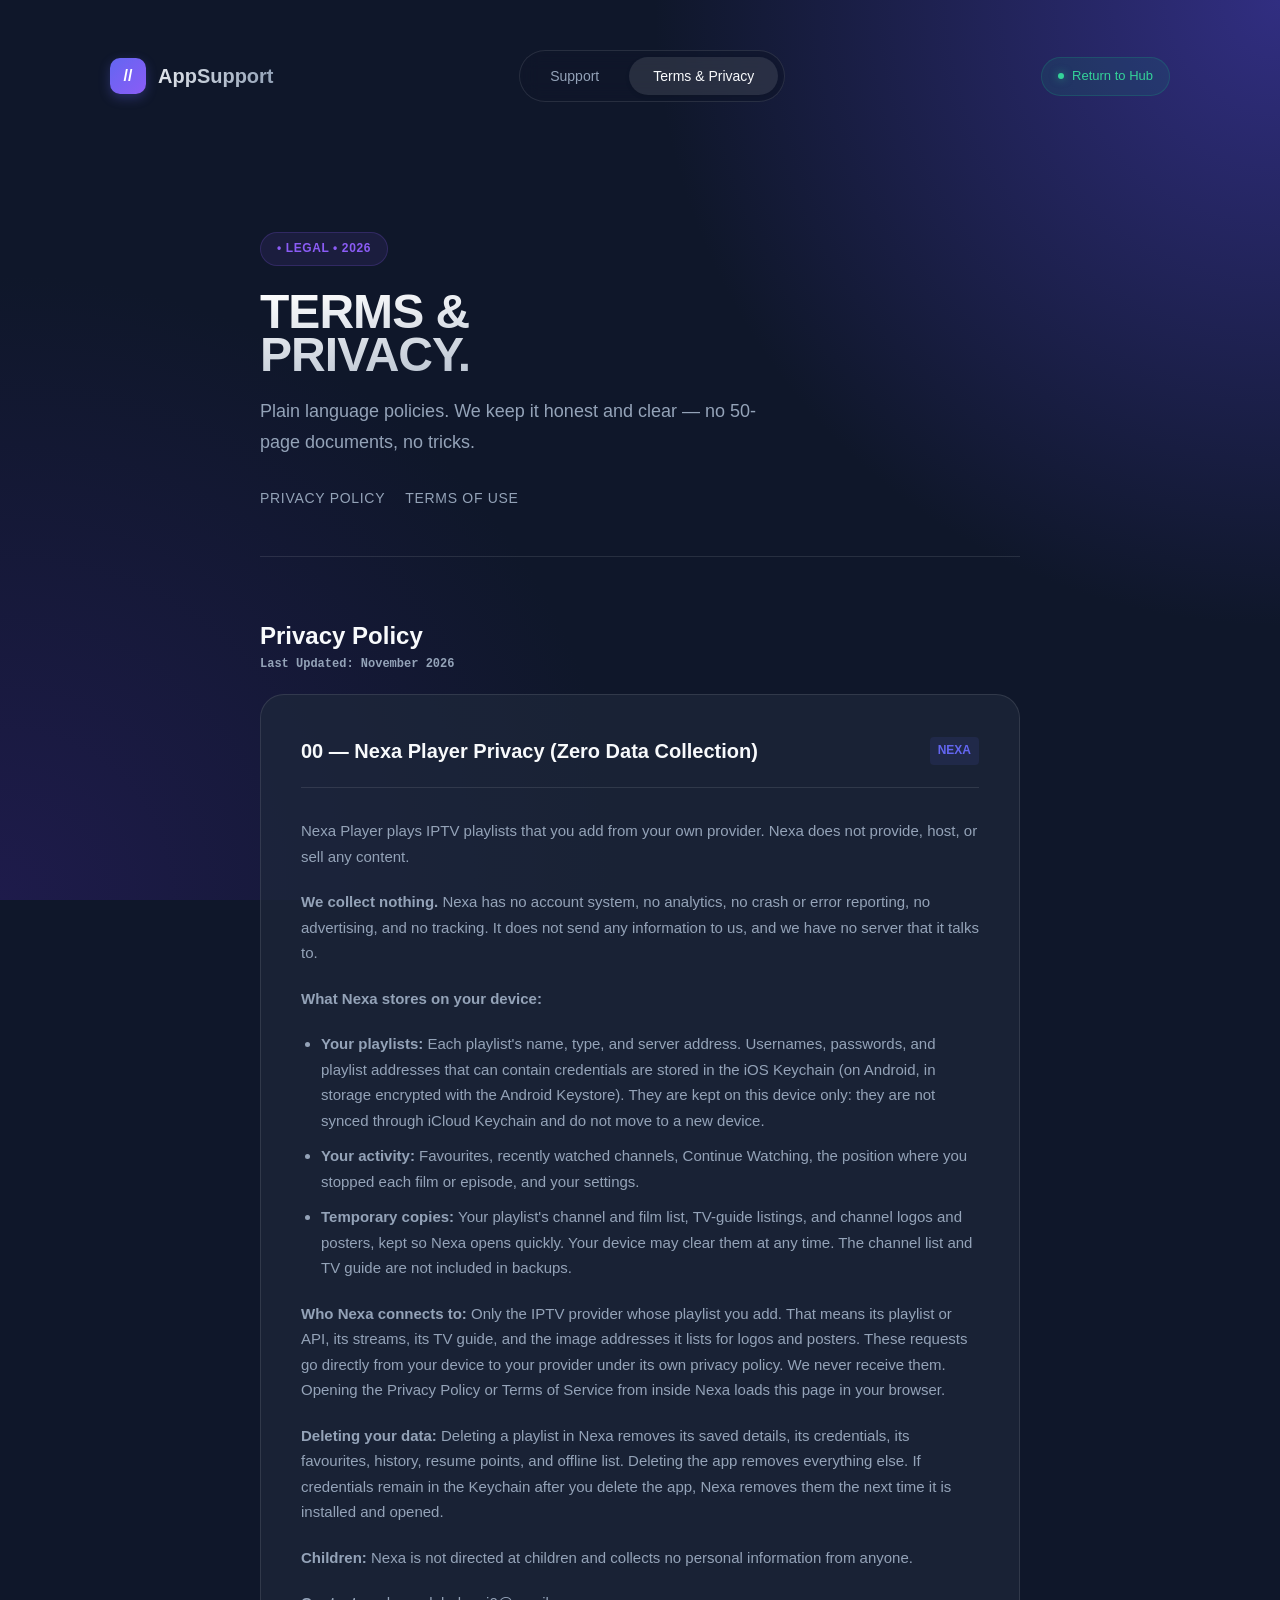
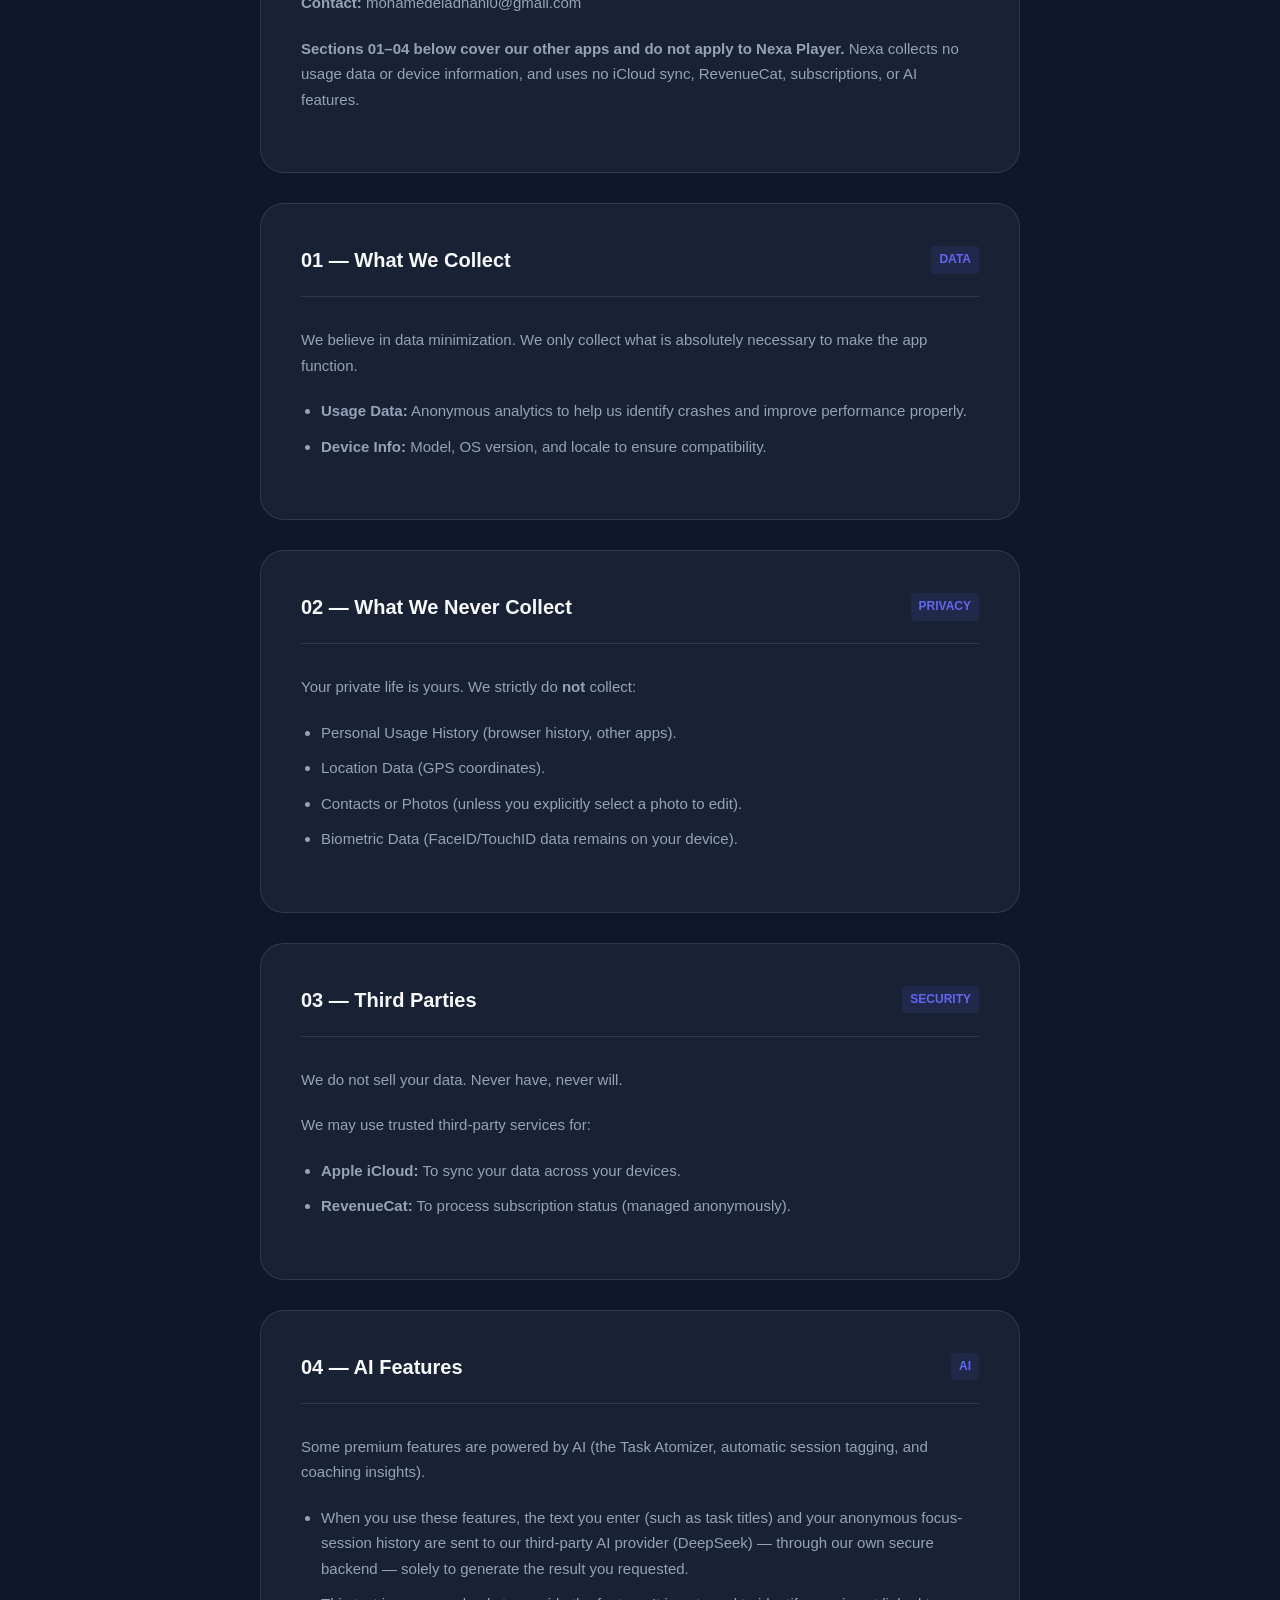
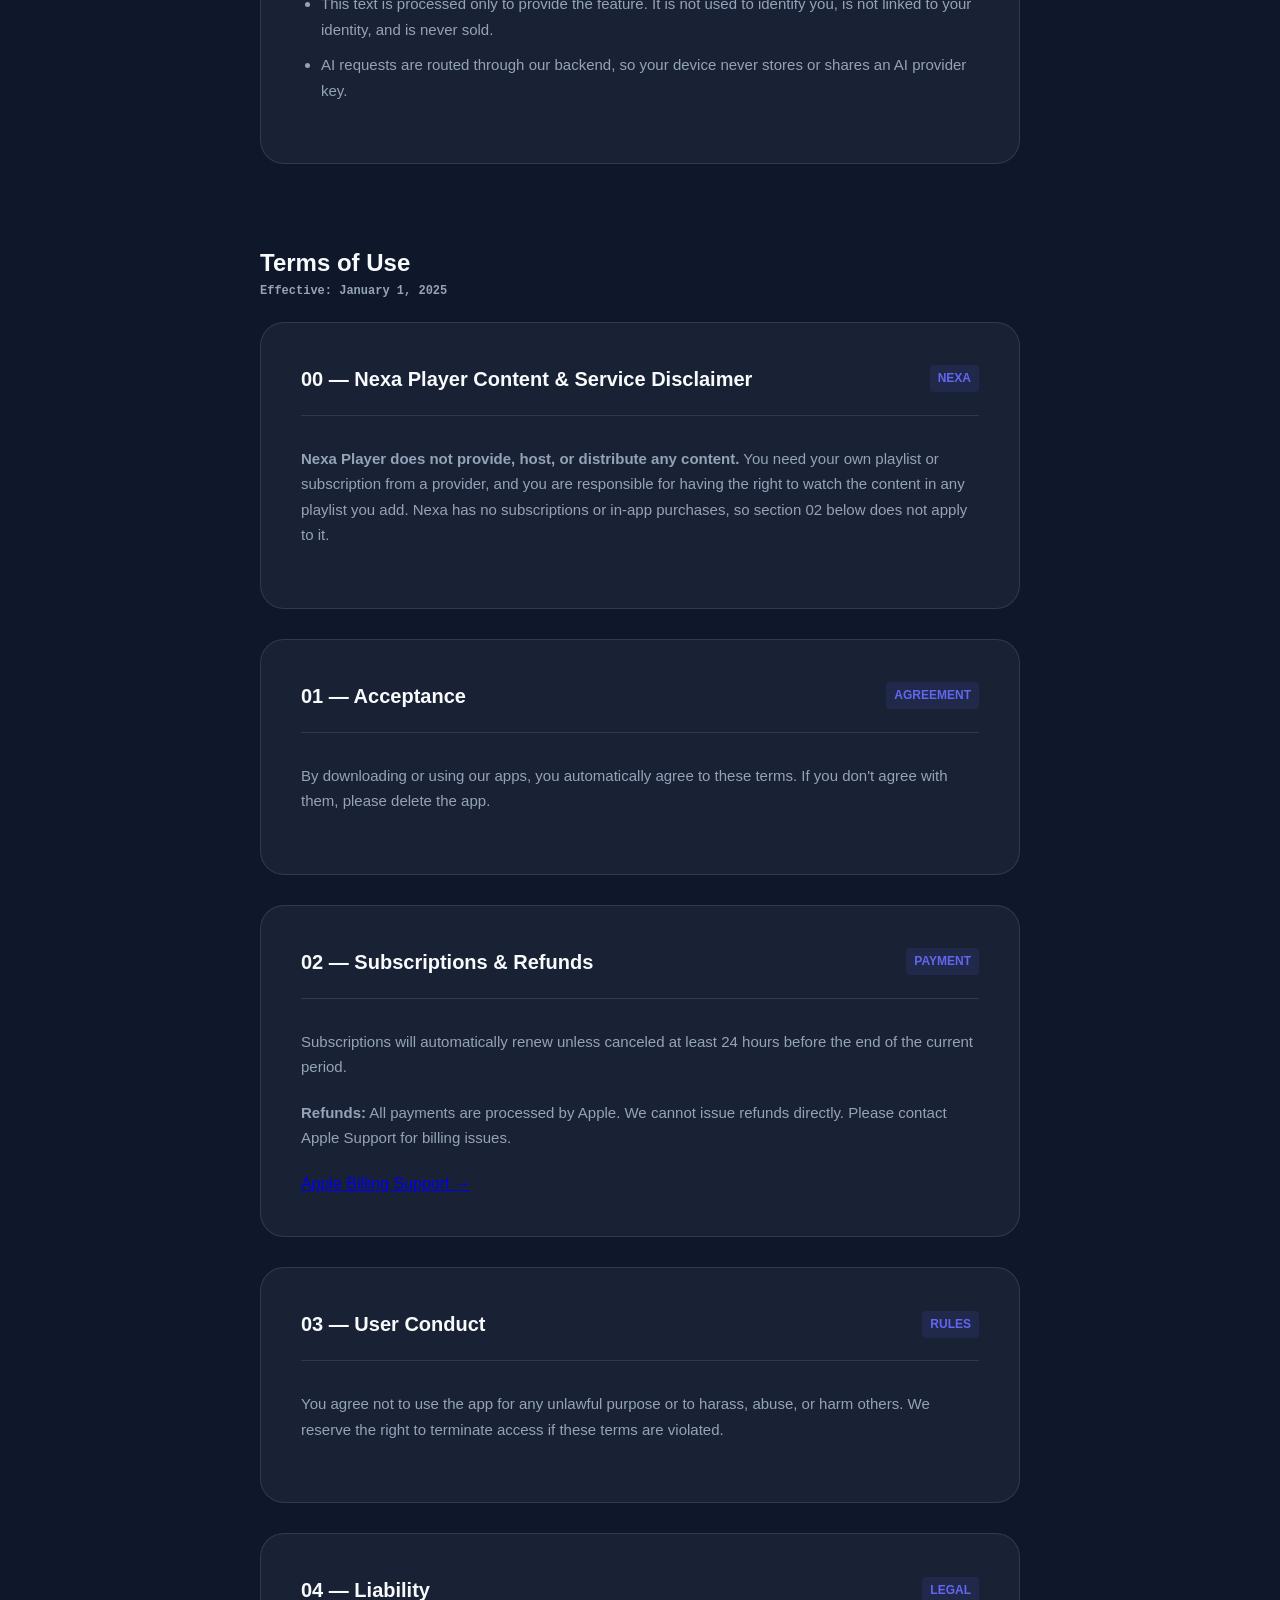
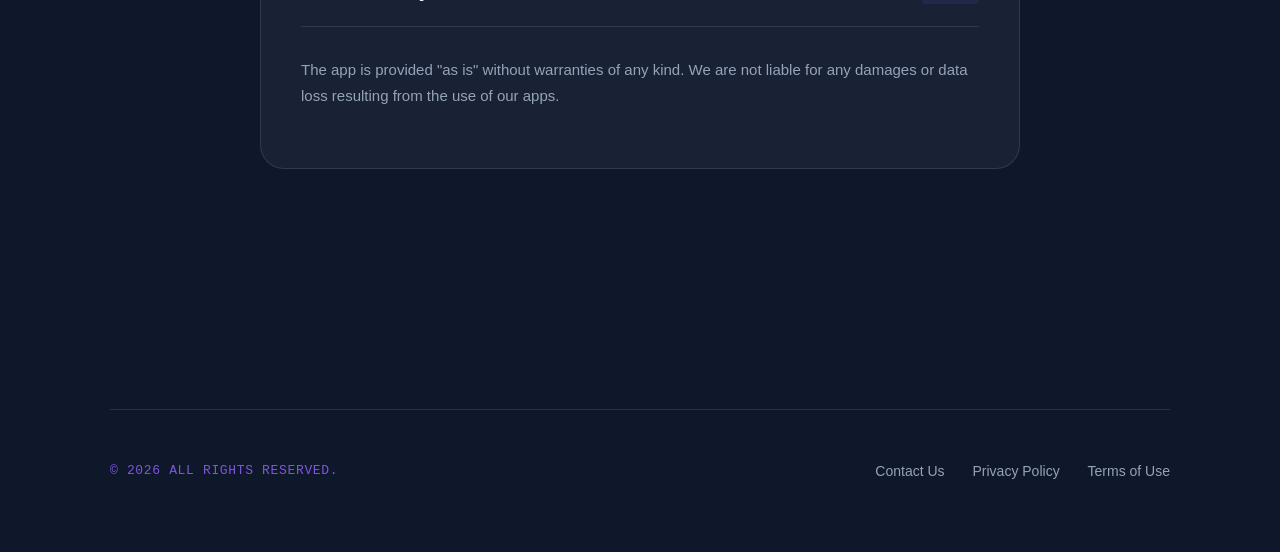
==== commit 4b355680: "Mark shared policy sections as not applying to Nexa Player" ====
--- a/legal.html
+++ b/legal.html
@@ -162,7 +162,7 @@
 
             <!-- Privacy Section -->
             <section id="privacy" class="policy-section">
-                <h2 class="section-title">Privacy Policy <span class="update-date">Last Updated: July 2026</span></h2>
+                <h2 class="section-title">Privacy Policy <span class="update-date">Last Updated: November 2026</span></h2>
 
                 <div class="policy-block" id="nexa-privacy">
                     <div class="block-header">
@@ -181,6 +181,7 @@
                     <p><strong>Deleting your data:</strong> Deleting a playlist in Nexa removes its saved details, its credentials, its favourites, history, resume points, and offline list. Deleting the app removes everything else. If credentials remain in the Keychain after you delete the app, Nexa removes them the next time it is installed and opened.</p>
                     <p><strong>Children:</strong> Nexa is not directed at children and collects no personal information from anyone.</p>
                     <p><strong>Contact:</strong> mohamedeladnani0@gmail.com</p>
+                    <p><strong>Sections 01–04 below cover our other apps and do not apply to Nexa Player.</strong> Nexa collects no usage data or device information, and uses no iCloud sync, RevenueCat, subscriptions, or AI features.</p>
                 </div>
 
                 <div class="policy-block">
@@ -253,7 +254,7 @@
                         <h3 class="block-title">00 — Nexa Player Content & Service Disclaimer</h3>
                         <span class="block-number">NEXA</span>
                     </div>
-                    <p><strong>Nexa Player does not provide, host, or distribute any content.</strong> You need your own playlist or subscription from a provider, and you are responsible for having the right to watch the content in any playlist you add. Nexa has no subscriptions or in-app purchases.</p>
+                    <p><strong>Nexa Player does not provide, host, or distribute any content.</strong> You need your own playlist or subscription from a provider, and you are responsible for having the right to watch the content in any playlist you add. Nexa has no subscriptions or in-app purchases, so section 02 below does not apply to it.</p>
                 </div>
 
                 <div class="policy-block">
